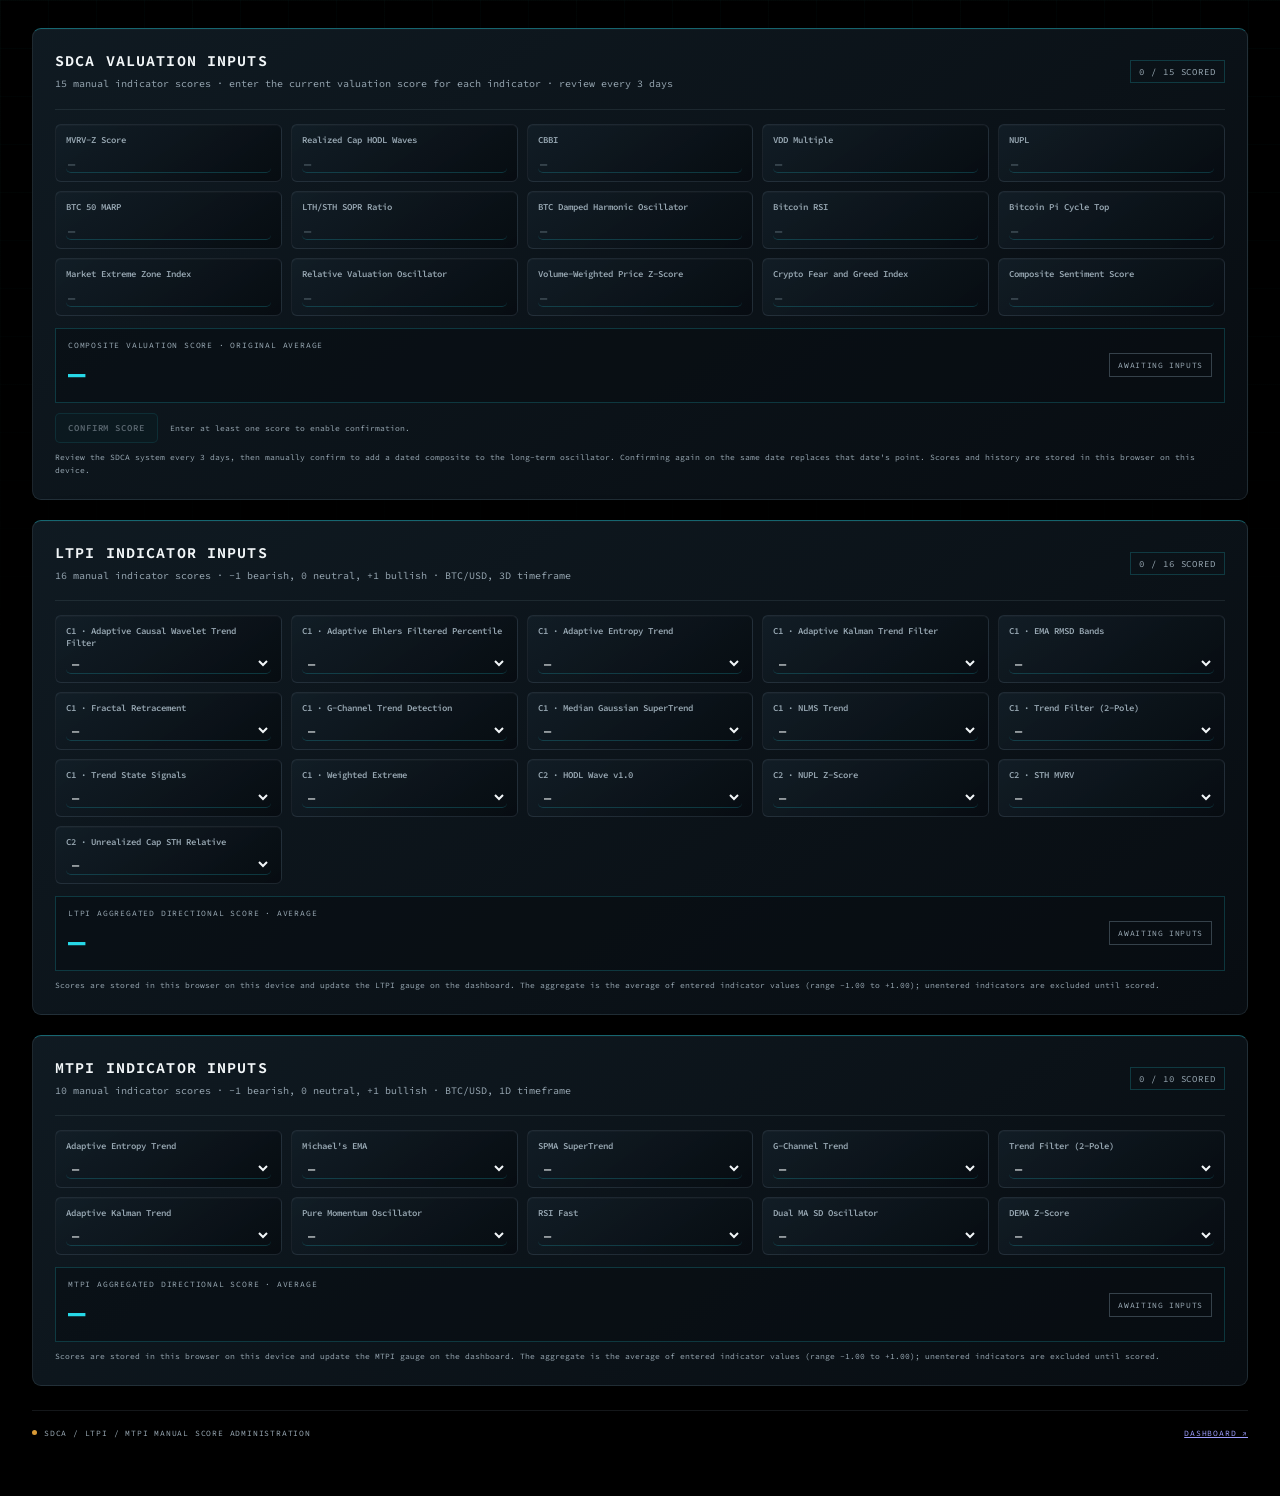
==== sdca-admin.html @ 6f2f0775 "Align admin valuation and MTPI labels with gauges" ====
<!doctype html>
<html lang="en">
<head>
  <meta charset="utf-8">
  <meta name="viewport" content="width=device-width, initial-scale=1">
  <meta name="theme-color" content="#080D12">
  <title>JayyTrader · System Admin</title>
  <meta name="description" content="Transparent Bitcoin valuation research. Probabilities are the currency of the markets. No noise. Just signal.">
  <link rel="preconnect" href="https://fonts.googleapis.com">
  <link rel="preconnect" href="https://fonts.gstatic.com" crossorigin>
  <link href="https://fonts.googleapis.com/css2?family=Source+Code+Pro:wght@400;500;600;700&display=swap" rel="stylesheet">
  <link rel="stylesheet" href="styles/tokens.css">
  <style>
    * { box-sizing: border-box; }
    body {
      min-width: 320px;
      min-height: 100vh;
      margin: 0;
      display: grid;
      place-items: center;
      overflow-x: hidden;
      color: var(--text);
      background:
        radial-gradient(ellipse at 50% 42%, color-mix(in srgb, var(--cyan) 4%, transparent), transparent 58%),
        var(--bg);
      font-family: var(--font-ui);
    }
    body::before {
      position: fixed;
      inset: 0;
      z-index: 0;
      background-image:
        linear-gradient(color-mix(in srgb, var(--cyan) 2.5%, transparent) 1px, transparent 1px),
        linear-gradient(90deg, color-mix(in srgb, var(--cyan) 2.5%, transparent) 1px, transparent 1px),
        linear-gradient(color-mix(in srgb, var(--amber) .8%, transparent) 1px, transparent 1px),
        linear-gradient(90deg, color-mix(in srgb, var(--amber) .8%, transparent) 1px, transparent 1px);
      background-size: 48px 48px, 48px 48px, 192px 192px, 192px 192px;
      content: "";
      pointer-events: none;
      mask-image: linear-gradient(to bottom, #000, transparent 90%);
    }
    #cursor-glow {
      position: fixed;
      z-index: 0;
      top: 0;
      left: 0;
      width: 520px;
      height: 520px;
      border-radius: 50%;
      background: radial-gradient(circle,
        color-mix(in srgb, var(--cyan) 6.5%, transparent) 0%,
        color-mix(in srgb, var(--cyan) 3.5%, transparent) 32%,
        color-mix(in srgb, var(--cyan) 1.2%, transparent) 55%,
        transparent 72%);
      opacity: 0;
      pointer-events: none;
      transform: translate(-50%, -50%);
      transition: opacity .35s ease;
      will-change: left, top;
    }
    @media (hover: hover) and (pointer: fine) {
      body:hover #cursor-glow { opacity: 1; }
    }
    .landing {
      position: relative;
      z-index: 1;
      width: min(100% - 64px, 1480px);
      margin: 0 auto;
      padding: 118px 0 48px;
    }
    .dashboard-grid {
      display: grid;
      grid-template-columns: minmax(0, 1fr) minmax(240px, 300px);
      align-items: stretch;
      gap: 32px;
    }
    .research-column {
      position: relative;
      display: flex;
      flex-direction: column;
      min-width: 0;
      min-height: 0;
      text-align: left;
    }
    .oscillator-panel {
      display: flex;
      flex: 1 1 auto;
      flex-direction: column;
      width: 100%;
      min-width: 0;
      min-height: 0;
      margin: 0;
      padding: 22px 24px 18px;
      border: var(--border-hairline);
      border-top: 1px solid color-mix(in srgb, var(--cyan) 55%, transparent);
      background: linear-gradient(145deg, var(--panel2), var(--panel));
      box-shadow: 0 14px 42px rgba(0, 0, 0, .22);
    }
    .panel-heading {
      display: flex;
      align-items: center;
      justify-content: space-between;
      gap: 16px;
      margin-bottom: 14px;
      padding-bottom: 12px;
      border-bottom: 1px solid color-mix(in srgb, var(--line) 70%, transparent);
    }
    .panel-title {
      margin: 0;
      color: var(--text);
      font-size: 14px;
      font-weight: 650;
      letter-spacing: .09em;
      text-transform: uppercase;
    }
    .panel-subtitle {
      margin: 5px 0 0;
      color: var(--muted);
      font-size: 9px;
      letter-spacing: .035em;
      line-height: 1.5;
    }
    .empty-state {
      flex: 0 0 auto;
      padding: 5px 8px;
      border: 1px solid var(--line);
      color: var(--muted);
      font-size: 9px;
      letter-spacing: .1em;
      white-space: nowrap;
    }
    .oscillator-plot {
      display: block;
      width: 100%;
      flex: 1 1 auto;
      min-height: 320px;
      height: 100%;
      overflow: visible;
    }
    .oscillator-grid { stroke: var(--line); stroke-width: 1; opacity: .68; }
    .oscillator-grid.zero { stroke: color-mix(in srgb, var(--cyan) 64%, transparent); stroke-width: 1.6; opacity: 1; }
    .oscillator-label {
      fill: var(--muted);
      font-family: var(--font-ui);
      font-size: 12px;
    }
    .oscillator-label.extreme { fill: var(--amber); }
    .oscillator-caption {
      display: flex;
      justify-content: space-between;
      gap: 16px;
      margin-top: 10px;
      padding-top: 10px;
      border-top: 1px solid color-mix(in srgb, var(--line) 60%, transparent);
      color: var(--muted);
      font-size: 9px;
      letter-spacing: .025em;
      line-height: 1.6;
    }
    .quote-rail {
      display: flex;
      flex-direction: column;
      gap: 16px;
      min-width: 0;
      align-self: stretch;
    }
    .quote-rail .quote {
      width: 100%;
      margin: 0;
      padding: 17px 16px 15px;
      border-top-color: color-mix(in srgb, var(--amber) 42%, transparent);
      box-shadow: inset 0 1px 0 color-mix(in srgb, var(--amber) 5%, transparent), 0 12px 32px rgba(0, 0, 0, .18);
    }
    .quote-rail .quote:hover {
      border-top-color: color-mix(in srgb, var(--cyan) 55%, transparent);
    }
    .quote-rail .quote-primary {
      align-items: flex-start;
      flex-direction: column;
      gap: 9px;
    }
    .quote-rail .live-quote-status { max-width: none; text-align: left; }
    .quote-rail .price { font-size: clamp(21px, 2.1vw, 27px); }
    .quote-rail .quote-details { align-items: flex-start; flex-wrap: wrap; }
    .asset-symbol {
      display: inline-block;
      margin-right: 8px;
      color: var(--cyan);
      font-size: 9px;
      letter-spacing: .12em;
    }
    .quote[data-asset="ETH"] .asset-symbol { color: var(--amber-soft); }
    .quote[data-asset="SOL"] .asset-symbol { color: var(--cyan-soft); }
    h1 {
      position: absolute;
      top: 24px;
      left: 32px;
      z-index: 2;
      margin: 0;
      font-size: clamp(10.5px, 2.25vw, 19px);
      font-weight: 750;
      letter-spacing: -.065em;
      line-height: 1;
    }
    h1 span {
      color: var(--cyan);
      text-shadow: var(--glow-cyan-soft);
    }
    .cursor {
      display: inline-block;
      width: 3px;
      height: .82em;
      margin-left: 8px;
      background: var(--cyan);
      vertical-align: middle;
      transform: translateY(-.04em);
      animation: blink 1.06s step-end infinite;
    }
    @keyframes blink { 0%, 49.9% { opacity: 1; } 50%, 100% { opacity: 0; } }
    .tagline {
      margin: 22px 0 0;
      color: var(--muted);
      font-size: clamp(13px, 2vw, 16px);
      line-height: 1.7;
    }
    .trend-instruments { display: grid; grid-template-columns: repeat(2, minmax(0, 1fr)); gap: 24px; margin-bottom: 24px; }
    .trend-instrument {
      position: relative;
      min-width: 0;
      padding: 18px 20px 14px;
      overflow: hidden;
      border: 1px solid color-mix(in srgb, var(--line) 85%, transparent);
      border-top: 1px solid color-mix(in srgb, var(--cyan) 68%, transparent);
      background:
        linear-gradient(135deg, color-mix(in srgb, var(--cyan) 3.5%, transparent), transparent 46%),
        linear-gradient(145deg, var(--panel2), var(--panel));
      box-shadow: inset 0 1px 0 rgba(255,255,255,.025), 0 14px 34px rgba(0, 0, 0, .2);
    }
    .trend-instrument::before {
      position: absolute; top: 0; left: 20px; width: 42px; height: 2px;
      background: var(--cyan); box-shadow: 0 0 12px color-mix(in srgb, var(--cyan) 35%, transparent);
      content: "";
    }
    .trend-instrument::after {
      position: absolute; right: 0; bottom: 0; width: 34px; height: 34px;
      border-right: 1px solid color-mix(in srgb, var(--cyan) 38%, transparent);
      border-bottom: 1px solid color-mix(in srgb, var(--cyan) 38%, transparent);
      content: "";
    }
    .trend-instrument[data-horizon="medium"] {
      border-top-color: color-mix(in srgb, var(--amber) 72%, transparent);
      background:
        linear-gradient(135deg, color-mix(in srgb, var(--amber) 3.5%, transparent), transparent 46%),
        linear-gradient(145deg, var(--panel2), var(--panel));
    }
    .trend-instrument[data-horizon="medium"]::before { background: var(--amber); box-shadow: 0 0 12px color-mix(in srgb, var(--amber) 35%, transparent); }
    .trend-instrument[data-horizon="medium"]::after { border-color: color-mix(in srgb, var(--amber) 38%, transparent); }
    .trend-instrument-heading { display: flex; align-items: flex-start; justify-content: space-between; gap: 12px; }
    .trend-instrument-title { margin: 0; color: var(--text); font-size: 11px; font-weight: 650; letter-spacing: .12em; text-transform: uppercase; }
    .trend-instrument-code { margin-top: 5px; color: var(--muted); font-size: 8px; letter-spacing: .16em; }
    .trend-instrument-state { padding: 4px 6px; border: 1px solid var(--line); background: color-mix(in srgb, var(--bg) 65%, transparent); color: var(--muted); font-size: 8px; letter-spacing: .1em; white-space: nowrap; }
    .trend-gauge { display: block; width: 100%; height: auto; max-height: 205px; margin: 5px auto 0; overflow: visible; }
    .trend-gauge-track { fill: none; stroke: #202c35; stroke-width: 14; }
    .trend-gauge-edge { fill: none; stroke: #52616b; stroke-width: 1; opacity: .72; }
    .trend-gauge-accent { fill: none; stroke: var(--cyan); stroke-width: 2; stroke-linecap: square; stroke-dasharray: 22 7 3 7 22 7 3 7 22 7 3 7; opacity: .95; }
    .trend-instrument[data-horizon="medium"] .trend-gauge-accent { stroke: var(--amber); }
    .trend-gauge-inner { fill: none; stroke: #293943; stroke-width: 1; stroke-dasharray: 1 5; }
    .trend-gauge-tick { stroke: #62717b; stroke-width: 1; }
    .trend-gauge-tick.major { stroke: #b4c0c7; stroke-width: 1.6; }
    .trend-gauge-scale { fill: var(--muted); font-family: var(--font-ui); font-size: 10px; letter-spacing: .04em; }
    .trend-gauge-center { fill: var(--text); font-family: var(--font-ui); font-size: 26px; font-weight: 600; letter-spacing: .04em; }
    .trend-gauge-placeholder { fill: var(--cyan); font-family: var(--font-ui); font-size: 9px; font-weight: 600; letter-spacing: .16em; }
    .trend-instrument[data-horizon="medium"] .trend-gauge-placeholder { fill: var(--amber); }
    .trend-gauge-caption { display: flex; justify-content: space-between; gap: 8px; padding-top: 10px; border-top: 1px solid var(--line); color: var(--muted); font-size: 8px; letter-spacing: .1em; text-transform: uppercase; }
    .oscillator-panel {
      display: flex;
      flex: 1 1 auto;
      flex-direction: column;
      width: 100%;
      min-width: 0;
      min-height: 0;
      margin: 0;
      padding: 22px 24px 18px;
      border: var(--border-hairline);
      border-top: 1px solid color-mix(in srgb, var(--cyan) 55%, transparent);
      background: linear-gradient(145deg, var(--panel2), var(--panel));
      box-shadow: 0 14px 42px rgba(0, 0, 0, .22);
    }
    .panel-heading {
      display: flex;
      align-items: flex-start;
      justify-content: space-between;
      gap: 16px;
      margin-bottom: 18px;
    }
    .panel-title {
      margin: 0;
      color: var(--text);
      font-size: 15px;
      font-weight: 600;
      letter-spacing: .06em;
      text-transform: uppercase;
    }
    .panel-subtitle {
      margin: 6px 0 0;
      color: var(--muted);
      font-size: 10px;
      line-height: 1.6;
    }
    .empty-state {
      flex: 0 0 auto;
      padding: 5px 8px;
      border: 1px solid var(--line);
      color: var(--muted);
      font-size: 9px;
      letter-spacing: .1em;
      white-space: nowrap;
    }
    .oscillator-plot {
      display: block;
      width: 100%;
      flex: 1 1 auto;
      min-height: 320px;
      height: 100%;
      overflow: visible;
    }
    .oscillator-grid { stroke: var(--line); stroke-width: 1; }
    .oscillator-grid.zero { stroke: color-mix(in srgb, var(--cyan) 48%, transparent); stroke-width: 1.4; }
    .oscillator-label {
      fill: var(--muted);
      font-family: var(--font-ui);
      font-size: 12px;
    }
    .oscillator-label.extreme { fill: var(--amber); }
    .oscillator-caption {
      display: flex;
      justify-content: space-between;
      gap: 16px;
      margin-top: 6px;
      color: var(--muted);
      font-size: 9px;
      line-height: 1.6;
    }
    .quote-rail {
      display: flex;
      flex-direction: column;
      gap: 16px;
      min-width: 0;
      align-self: stretch;
    }
    .quote-rail .quote {
      width: 100%;
      margin: 0;
      padding: 16px;
    }
    .quote-rail .quote-primary {
      align-items: flex-start;
      flex-direction: column;
      gap: 9px;
    }
    .quote-rail .live-quote-status { max-width: none; text-align: left; }
    .quote-rail .price { font-size: clamp(21px, 2.1vw, 27px); }
    .quote-rail .quote-details { align-items: flex-start; flex-wrap: wrap; }
    .asset-symbol {
      display: inline-block;
      margin-right: 8px;
      color: var(--cyan);
      font-size: 9px;
      letter-spacing: .12em;
    }
    .quote[data-asset="ETH"] .asset-symbol { color: var(--amber-soft); }
    .quote[data-asset="SOL"] .asset-symbol { color: var(--cyan-soft); }
    .motto {
      margin: 9px 0 0;
      color: var(--cyan-soft);
      font-size: 10px;
      letter-spacing: .035em;
      line-height: 1.6;
    }
    .motto-banner {
      margin: 0 0 6px;
      color: var(--cyan-soft);
      font-size: 11px;
      letter-spacing: .045em;
      line-height: 1.7;
      text-align: center;
      text-wrap: balance;
    }
    .tagline-banner {
      margin: 0 0 22px;
      color: var(--muted);
      font-size: 12px;
      letter-spacing: .015em;
      line-height: 1.6;
      text-align: center;
      text-wrap: balance;
    }
    .system-footer {
      display: flex;
      justify-content: space-between;
      gap: 16px;
      margin-top: 18px;
      padding-top: 10px;
      border-top: 1px solid color-mix(in srgb, var(--line) 65%, transparent);
      color: var(--muted);
      font-size: 8px;
      letter-spacing: .1em;
      line-height: 1.6;
      text-transform: uppercase;
    }
    .system-footer span:last-child { text-align: right; }
    .system-footer .status-dot {
      display: inline-block;
      width: 5px;
      height: 5px;
      margin: 0 7px 1px 0;
      border-radius: 50%;
      background: var(--amber);
    }
    .quote {
      width: min(100%, 390px);
      margin: 38px auto 0;
      padding: 16px 18px;
      border: var(--border-hairline);
      border-top: 1px solid color-mix(in srgb, var(--amber) 58%, transparent);
      box-shadow: inset 0 1px 0 color-mix(in srgb, var(--amber) 8%, transparent), 0 14px 42px rgba(0, 0, 0, .22);
      background: linear-gradient(145deg, var(--panel2), var(--panel));
      text-align: left;
    }
    .quote-primary {
      display: flex;
      align-items: center;
      justify-content: space-between;
      gap: 16px;
    }
    .quote-label {
      padding-left: 7px;
      border-left: 1px solid var(--amber);
      color: var(--muted);
      font-size: 8px;
      letter-spacing: .18em;
      line-height: 1.5;
    }
    .price {
      display: block;
      margin-top: 5px;
      color: var(--text);
      font-size: clamp(22px, 5vw, 27px);
      font-variant-numeric: tabular-nums;
      font-weight: 650;
      letter-spacing: -.03em;
    }
    .live-quote-status {
      max-width: 185px;
      color: var(--muted);
      font-size: 9px;
      line-height: 1.5;
      text-align: right;
    }
    .live-quote-status[data-status="live"] { color: var(--cyan); }
    .live-quote-status[data-status="stale"],
    .live-quote-status[data-status="error"] { color: var(--amber); }
    .quote-details {
      display: flex;
      justify-content: space-between;
      gap: 10px;
      margin-top: 12px;
      padding-top: 10px;
      border-top: 1px solid var(--line);
      color: var(--muted);
      font-size: 8px;
      line-height: 1.5;
    }
    .quote-details a {
      color: var(--muted);
      text-decoration: none;
      text-underline-offset: 3px;
    }
    .quote-details a:hover,
    .quote-details a:focus-visible { color: var(--cyan); text-decoration: underline; }
    .quote-details a:focus-visible { outline: 1px solid var(--cyan); outline-offset: 3px; }


    .admin-shell { position:relative; z-index:1; display:grid; grid-template-rows:auto 1fr; width:100%; min-height:100vh; padding:32px; }
    .admin-back { display:none !important; }
    body > h1 { display:none; }
    @media (max-width:600px) { .admin-shell { padding:24px 16px; } }
    .sdca-panel {
      margin-top:24px; padding:20px; border:1px solid var(--line);
      border-top:1px solid color-mix(in srgb,var(--cyan) 55%,transparent);
      background:linear-gradient(145deg,var(--panel2),var(--panel)); box-shadow:0 14px 42px rgba(0,0,0,.18);
    }
    .sdca-heading { display:flex; align-items:flex-start; justify-content:space-between; gap:16px; margin-bottom:14px; }
    .sdca-title { margin:0; color:var(--text); font-size:14px; font-weight:650; letter-spacing:.09em; text-transform:uppercase; }
    .sdca-subtitle { margin:5px 0 0; color:var(--muted); font-size:9px; line-height:1.6; }
    .sdca-grid { display:grid; grid-template-columns:repeat(5,minmax(0,1fr)); gap:7px; }
    .sdca-card {
      display:flex; min-width:0; min-height:52px; flex-direction:column; justify-content:space-between; gap:4px;
      padding:6px 7px 5px; border:1px solid #29343c; border-radius:2px;
      background:linear-gradient(145deg,rgba(29,43,53,.72),rgba(8,13,18,.92));
      box-shadow:inset 0 1px 0 rgba(255,255,255,.018); transition:border-color .15s ease,box-shadow .15s ease;
    }
    .sdca-card[data-sign="positive"] { border-color:color-mix(in srgb,var(--cyan) 85%,transparent); box-shadow:inset 0 0 10px color-mix(in srgb,var(--cyan) 8%,transparent),0 0 7px color-mix(in srgb,var(--cyan) 16%,transparent); }
    .sdca-card[data-sign="negative"] { border-color:color-mix(in srgb,var(--amber) 88%,transparent); box-shadow:inset 0 0 10px color-mix(in srgb,var(--amber) 7%,transparent),0 0 7px color-mix(in srgb,var(--amber) 15%,transparent); }
    .sdca-card[data-sign="zero"] { border-color:#35414a; box-shadow:inset 0 0 8px rgba(150,165,175,.035); }
    .sdca-indicator-name { color:var(--muted); font-size:9px; font-weight:600; line-height:1.3; overflow-wrap:anywhere; }
    .sdca-score-input {
      display:block; width:100%; min-width:0; padding:2px 2px 1px; border:0; border-bottom:1px solid var(--line);
      border-radius:0; outline:none; background:transparent; color:var(--text); font:600 12px/1.15 var(--font-ui);
      font-variant-numeric:tabular-nums; caret-color:var(--cyan);
    }
    .sdca-score-input::placeholder { color:#52616b; opacity:1; }
    .sdca-score-input:focus-visible { border-bottom-color:var(--cyan); box-shadow:0 2px 0 color-mix(in srgb,var(--cyan) 25%,transparent); }
    .sdca-summary { display:grid; grid-template-columns:minmax(0,1fr) auto; align-items:center; gap:12px; margin-top:12px; padding:11px 12px; border:1px solid var(--line); background:rgba(8,13,18,.58); }
    .sdca-summary-label { color:var(--muted); font-size:8px; letter-spacing:.1em; text-transform:uppercase; }
    .sdca-composite { display:block; margin-top:4px; color:var(--cyan); font-size:clamp(21px,2.5vw,29px); font-weight:700; letter-spacing:-.04em; font-variant-numeric:tabular-nums; }
    .sdca-classification { padding:6px 8px; border:1px solid #35414a; color:var(--muted); font-size:8px; letter-spacing:.08em; text-align:center; white-space:nowrap; }
    .sdca-classification[data-class="positive"] { border-color:var(--cyan); color:var(--cyan); box-shadow:0 0 8px color-mix(in srgb,var(--cyan) 13%,transparent); }
    .sdca-classification[data-class="negative"] { border-color:var(--amber); color:var(--amber); box-shadow:0 0 8px color-mix(in srgb,var(--amber) 13%,transparent); }
    .sdca-confirm-row { display:flex; align-items:center; gap:12px; flex-wrap:wrap; margin-top:10px; }
    .sdca-confirm-button {
      padding:9px 12px; border:1px solid var(--cyan); background:color-mix(in srgb,var(--cyan) 8%,var(--bg));
      color:var(--cyan); font:600 9px/1.2 var(--font-ui); letter-spacing:.1em; text-transform:uppercase; cursor:pointer;
      transition:background .15s ease,box-shadow .15s ease,opacity .15s ease;
    }
    .sdca-confirm-button:hover:not(:disabled),.sdca-confirm-button:focus-visible { background:color-mix(in srgb,var(--cyan) 15%,var(--bg)); box-shadow:0 0 12px color-mix(in srgb,var(--cyan) 20%,transparent); outline:none; }
    .sdca-confirm-button:disabled { border-color:var(--line); color:var(--muted); cursor:not-allowed; opacity:.55; }
    .sdca-confirm-status { color:var(--muted); font-size:8px; line-height:1.5; }
    .sdca-note { margin:8px 0 0; color:var(--muted); font-size:8px; line-height:1.6; }
    .oscillator-history-path { fill:none; stroke:var(--cyan); stroke-width:2.5; stroke-linejoin:round; stroke-linecap:round; filter:drop-shadow(0 0 4px color-mix(in srgb,var(--cyan) 45%,transparent)); }
    .oscillator-history-point { fill:var(--bg); stroke:var(--cyan); stroke-width:2.5; }
    .oscillator-date-label { fill:var(--muted); font-family:var(--font-ui); font-size:10px; }
    @media (max-width:900px) { .sdca-grid { grid-template-columns:repeat(5,minmax(0,1fr)); gap:6px; } }
    @media (max-width:600px) {
      .sdca-panel { padding:14px 12px; }
      .sdca-grid { grid-template-columns:repeat(3,minmax(0,1fr)); gap:6px; }
      .sdca-card { min-height:49px; padding:5px; }
      .sdca-indicator-name { font-size:8px; }
      .sdca-score-input { font-size:11px; }
      .sdca-summary { grid-template-columns:minmax(0,1fr); gap:8px; }
      .sdca-classification { justify-self:start; }
      .sdca-heading { flex-direction:column; gap:7px; }
      .sdca-confirm-row { align-items:flex-start; flex-direction:column; gap:7px; }
    }

    @media (max-width: 900px) {
      .landing { width: min(100% - 40px, 720px); padding-top: 108px; }
      .trend-instruments { gap: 16px; }
      .dashboard-grid { grid-template-columns: minmax(0, 1fr); gap: 24px; }
      .research-column { display: block; }
      .oscillator-panel { margin-top: 22px; min-height: 0; }
      .mvrv-score-row { margin-top:14px; }
      .quote-rail { display: grid; grid-template-columns: repeat(3, minmax(0, 1fr)); align-items: stretch; }
      .quote-rail .quote { padding: 12px; }
      .quote-rail .price { font-size: clamp(16px, 2.8vw, 23px); }
      .quote-rail .quote-details { font-size: 7px; }
      .oscillator-plot { min-height: 280px; }
    }
    @media (max-width: 600px) {
      h1 { top: 16px; left: 16px; font-size: clamp(10.5px, 3vw, 14px); }
      .landing { width: min(100% - 32px, 720px); padding-top: 92px; }
      .trend-instruments { grid-template-columns: minmax(0, 1fr); gap: 14px; }
      .trend-instrument { padding: 16px 14px 12px; }
      .quote-rail { grid-template-columns: minmax(0, 1fr); }
      .quote-rail .quote { padding: 14px; }
      .quote-rail .price { font-size: 24px; }
      .oscillator-panel { padding: 16px 12px 14px; margin-top: 22px; }
      .panel-heading { flex-direction: column; gap: 10px; }
      .oscillator-plot { min-height: 240px; }
      .oscillator-caption { flex-direction: column; gap: 3px; }
      .system-footer { flex-direction: column; gap: 5px; }
      .system-footer span:last-child { text-align: left; }
    }
    @media (prefers-reduced-motion: reduce) {
      *, *::before, *::after { animation-duration: .01ms !important; transition-duration: .01ms !important; }
      .cursor { animation: none; }
    }
  
    /* Refined admin layout — direct access to scoring panels */
    body { display:block; background:#000000; }
    .admin-shell { width:min(calc(100% - 64px),1480px); min-height:auto; margin:0 auto; padding:28px 0 56px; grid-template-rows:auto; gap:20px; }
    .admin-shell .sdca-panel { margin-top:0; padding:22px; border-radius:9px; border-color:rgba(142,166,180,.16); border-top-color:rgba(39,217,232,.42); background:linear-gradient(145deg,rgba(16,27,35,.96),rgba(8,13,18,.98)); box-shadow:0 14px 38px rgba(0,0,0,.22),inset 0 1px 0 rgba(255,255,255,.025); }
    .admin-shell .sdca-heading { align-items:center; padding-bottom:16px; border-bottom:1px solid rgba(142,166,180,.13); }
    .admin-shell .sdca-title { font-size:15px; letter-spacing:.075em; }
    .admin-shell .sdca-subtitle { max-width:680px; font-size:10px; line-height:1.75; }
    .admin-shell .sdca-grid { gap:9px; }
    .admin-shell .sdca-card { min-height:58px; padding:9px 10px 8px; border-radius:6px; border-color:rgba(142,166,180,.14); background:linear-gradient(145deg,rgba(19,31,40,.86),rgba(7,12,17,.96)); box-shadow:inset 0 1px 0 rgba(255,255,255,.025); }
    .admin-shell .sdca-card:focus-within { border-color:rgba(39,217,232,.58); box-shadow:0 0 0 2px rgba(39,217,232,.08),inset 0 1px 0 rgba(255,255,255,.025); }
    .admin-shell input,.admin-shell select,.admin-shell button { border-radius:5px; }
    .admin-shell .system-footer { margin-top:4px; padding-top:16px; border-top-color:rgba(142,166,180,.14); }
    @media(max-width:900px){.admin-shell{width:min(calc(100% - 40px),1480px)}}
    @media(max-width:600px){.admin-shell{width:calc(100% - 28px);padding:14px 0 36px;gap:14px}.admin-shell .sdca-panel{padding:14px 12px}.admin-shell .sdca-heading{align-items:flex-start;flex-direction:column;gap:10px}.admin-shell .sdca-grid{gap:7px}.admin-shell .sdca-card{padding:8px}}
    @media(prefers-reduced-motion:reduce){*{transition-duration:.01ms!important}}

  </style>
</head>
<body><div id="cursor-glow" aria-hidden="true"></div>
  <main class="admin-shell">
    <section class="sdca-panel" id="admin-controls" aria-labelledby="sdca-title">
      <header class="sdca-heading">
        <div><h2 class="sdca-title" id="sdca-title">SDCA Valuation Inputs</h2><p class="sdca-subtitle">15 manual indicator scores · enter the current valuation score for each indicator · review every 3 days</p></div>
        <span class="empty-state" id="sdca-count" aria-live="polite">0 / 15 SCORED</span>
      </header>
      <div class="sdca-grid" id="sdca-grid">
        <label class="sdca-card" data-sign="empty" data-indicator="1">
          <span class="sdca-indicator-name">MVRV-Z Score</span>
          <input class="sdca-score-input" type="number" step="any" inputmode="decimal" placeholder="—" aria-label="MVRV-Z Score valuation score" data-key="1">
        </label>
        <label class="sdca-card" data-sign="empty" data-indicator="2">
          <span class="sdca-indicator-name">Realized Cap HODL Waves</span>
          <input class="sdca-score-input" type="number" step="any" inputmode="decimal" placeholder="—" aria-label="Realized Cap HODL Waves valuation score" data-key="2">
        </label>
        <label class="sdca-card" data-sign="empty" data-indicator="3">
          <span class="sdca-indicator-name">CBBI</span>
          <input class="sdca-score-input" type="number" step="any" inputmode="decimal" placeholder="—" aria-label="CBBI valuation score" data-key="3">
        </label>
        <label class="sdca-card" data-sign="empty" data-indicator="4">
          <span class="sdca-indicator-name">VDD Multiple</span>
          <input class="sdca-score-input" type="number" step="any" inputmode="decimal" placeholder="—" aria-label="VDD Multiple valuation score" data-key="4">
        </label>
        <label class="sdca-card" data-sign="empty" data-indicator="5">
          <span class="sdca-indicator-name">NUPL</span>
          <input class="sdca-score-input" type="number" step="any" inputmode="decimal" placeholder="—" aria-label="NUPL valuation score" data-key="5">
        </label>
        <label class="sdca-card" data-sign="empty" data-indicator="6">
          <span class="sdca-indicator-name">BTC 50 MARP</span>
          <input class="sdca-score-input" type="number" step="any" inputmode="decimal" placeholder="—" aria-label="BTC 50 MARP valuation score" data-key="6">
        </label>
        <label class="sdca-card" data-sign="empty" data-indicator="7">
          <span class="sdca-indicator-name">LTH/STH SOPR Ratio</span>
          <input class="sdca-score-input" type="number" step="any" inputmode="decimal" placeholder="—" aria-label="LTH/STH SOPR Ratio valuation score" data-key="7">
        </label>
        <label class="sdca-card" data-sign="empty" data-indicator="8">
          <span class="sdca-indicator-name">BTC Damped Harmonic Oscillator</span>
          <input class="sdca-score-input" type="number" step="any" inputmode="decimal" placeholder="—" aria-label="BTC Damped Harmonic Oscillator valuation score" data-key="8">
        </label>
        <label class="sdca-card" data-sign="empty" data-indicator="9">
          <span class="sdca-indicator-name">Bitcoin RSI</span>
          <input class="sdca-score-input" type="number" step="any" inputmode="decimal" placeholder="—" aria-label="Bitcoin RSI valuation score" data-key="9">
        </label>
        <label class="sdca-card" data-sign="empty" data-indicator="10">
          <span class="sdca-indicator-name">Bitcoin Pi Cycle Top</span>
          <input class="sdca-score-input" type="number" step="any" inputmode="decimal" placeholder="—" aria-label="Bitcoin Pi Cycle Top valuation score" data-key="10">
        </label>
        <label class="sdca-card" data-sign="empty" data-indicator="11">
          <span class="sdca-indicator-name">Market Extreme Zone Index</span>
          <input class="sdca-score-input" type="number" step="any" inputmode="decimal" placeholder="—" aria-label="Market Extreme Zone Index valuation score" data-key="11">
        </label>
        <label class="sdca-card" data-sign="empty" data-indicator="12">
          <span class="sdca-indicator-name">Relative Valuation Oscillator</span>
          <input class="sdca-score-input" type="number" step="any" inputmode="decimal" placeholder="—" aria-label="Relative Valuation Oscillator valuation score" data-key="12">
        </label>
        <label class="sdca-card" data-sign="empty" data-indicator="13">
          <span class="sdca-indicator-name">Volume-Weighted Price Z-Score</span>
          <input class="sdca-score-input" type="number" step="any" inputmode="decimal" placeholder="—" aria-label="Volume-Weighted Price Z-Score valuation score" data-key="13">
        </label>
        <label class="sdca-card" data-sign="empty" data-indicator="14">
          <span class="sdca-indicator-name">Crypto Fear and Greed Index</span>
          <input class="sdca-score-input" type="number" step="any" inputmode="decimal" placeholder="—" aria-label="Crypto Fear and Greed Index valuation score" data-key="14">
        </label>
        <label class="sdca-card" data-sign="empty" data-indicator="15">
          <span class="sdca-indicator-name">Composite Sentiment Score</span>
          <input class="sdca-score-input" type="number" step="any" inputmode="decimal" placeholder="—" aria-label="Composite Sentiment Score valuation score" data-key="15">
        </label>
      </div>
      <div class="sdca-summary" aria-live="polite">
        <div><div class="sdca-summary-label">Composite Valuation Score · Original Average</div><strong class="sdca-composite" id="sdca-composite">—</strong></div>
        <div class="sdca-classification" id="sdca-classification" data-class="neutral">AWAITING INPUTS</div>
      </div>
      <div class="sdca-confirm-row">
        <button class="sdca-confirm-button" id="sdca-confirm-button" type="button" disabled>Confirm Score</button>
        <span class="sdca-confirm-status" id="sdca-confirm-status" role="status" aria-live="polite">Enter at least one score to enable confirmation.</span>
      </div>
      <p class="sdca-note">Review the SDCA system every 3 days, then manually confirm to add a dated composite to the long-term oscillator. Confirming again on the same date replaces that date's point. Scores and history are stored in this browser on this device.</p></section>
    <section class="sdca-panel" id="ltpi-admin-controls" aria-labelledby="ltpi-admin-title">
      <header class="sdca-heading">
        <div><h2 class="sdca-title" id="ltpi-admin-title">LTPI Indicator Inputs</h2><p class="sdca-subtitle">16 manual indicator scores · −1 bearish, 0 neutral, +1 bullish · BTC/USD, 3D timeframe</p></div>
        <span class="empty-state" id="ltpi-admin-count" aria-live="polite">0 / 16 SCORED</span>
      </header>
      <div class="sdca-grid ltpi-admin-grid" id="ltpi-admin-grid">
        <label class="sdca-card" data-sign="empty" data-indicator="ltpi-1">
          <span class="sdca-indicator-name">C1 · Adaptive Causal Wavelet Trend Filter</span>
          <select class="sdca-score-input ltpi-score-input" data-key="1" aria-label="C1 Adaptive Causal Wavelet Trend Filter LTPI score">
            <option value="">—</option><option value="-1">−1</option><option value="0">0</option><option value="1">+1</option>
          </select>
        </label>
        <label class="sdca-card" data-sign="empty" data-indicator="ltpi-2">
          <span class="sdca-indicator-name">C1 · Adaptive Ehlers Filtered Percentile</span>
          <select class="sdca-score-input ltpi-score-input" data-key="2" aria-label="C1 Adaptive Ehlers Filtered Percentile LTPI score">
            <option value="">—</option><option value="-1">−1</option><option value="0">0</option><option value="1">+1</option>
          </select>
        </label>
        <label class="sdca-card" data-sign="empty" data-indicator="ltpi-3">
          <span class="sdca-indicator-name">C1 · Adaptive Entropy Trend</span>
          <select class="sdca-score-input ltpi-score-input" data-key="3" aria-label="C1 Adaptive Entropy Trend LTPI score">
            <option value="">—</option><option value="-1">−1</option><option value="0">0</option><option value="1">+1</option>
          </select>
        </label>
        <label class="sdca-card" data-sign="empty" data-indicator="ltpi-4">
          <span class="sdca-indicator-name">C1 · Adaptive Kalman Trend Filter</span>
          <select class="sdca-score-input ltpi-score-input" data-key="4" aria-label="C1 Adaptive Kalman Trend Filter LTPI score">
            <option value="">—</option><option value="-1">−1</option><option value="0">0</option><option value="1">+1</option>
          </select>
        </label>
        <label class="sdca-card" data-sign="empty" data-indicator="ltpi-5">
          <span class="sdca-indicator-name">C1 · EMA RMSD Bands</span>
          <select class="sdca-score-input ltpi-score-input" data-key="5" aria-label="C1 EMA RMSD Bands LTPI score">
            <option value="">—</option><option value="-1">−1</option><option value="0">0</option><option value="1">+1</option>
          </select>
        </label>
        <label class="sdca-card" data-sign="empty" data-indicator="ltpi-6">
          <span class="sdca-indicator-name">C1 · Fractal Retracement</span>
          <select class="sdca-score-input ltpi-score-input" data-key="6" aria-label="C1 Fractal Retracement LTPI score">
            <option value="">—</option><option value="-1">−1</option><option value="0">0</option><option value="1">+1</option>
          </select>
        </label>
        <label class="sdca-card" data-sign="empty" data-indicator="ltpi-7">
          <span class="sdca-indicator-name">C1 · G-Channel Trend Detection</span>
          <select class="sdca-score-input ltpi-score-input" data-key="7" aria-label="C1 G-Channel Trend Detection LTPI score">
            <option value="">—</option><option value="-1">−1</option><option value="0">0</option><option value="1">+1</option>
          </select>
        </label>
        <label class="sdca-card" data-sign="empty" data-indicator="ltpi-8">
          <span class="sdca-indicator-name">C1 · Median Gaussian SuperTrend</span>
          <select class="sdca-score-input ltpi-score-input" data-key="8" aria-label="C1 Median Gaussian SuperTrend LTPI score">
            <option value="">—</option><option value="-1">−1</option><option value="0">0</option><option value="1">+1</option>
          </select>
        </label>
        <label class="sdca-card" data-sign="empty" data-indicator="ltpi-9">
          <span class="sdca-indicator-name">C1 · NLMS Trend</span>
          <select class="sdca-score-input ltpi-score-input" data-key="9" aria-label="C1 NLMS Trend LTPI score">
            <option value="">—</option><option value="-1">−1</option><option value="0">0</option><option value="1">+1</option>
          </select>
        </label>
        <label class="sdca-card" data-sign="empty" data-indicator="ltpi-10">
          <span class="sdca-indicator-name">C1 · Trend Filter (2-Pole)</span>
          <select class="sdca-score-input ltpi-score-input" data-key="10" aria-label="C1 Trend Filter (2-Pole) LTPI score">
            <option value="">—</option><option value="-1">−1</option><option value="0">0</option><option value="1">+1</option>
          </select>
        </label>
        <label class="sdca-card" data-sign="empty" data-indicator="ltpi-11">
          <span class="sdca-indicator-name">C1 · Trend State Signals</span>
          <select class="sdca-score-input ltpi-score-input" data-key="11" aria-label="C1 Trend State Signals LTPI score">
            <option value="">—</option><option value="-1">−1</option><option value="0">0</option><option value="1">+1</option>
          </select>
        </label>
        <label class="sdca-card" data-sign="empty" data-indicator="ltpi-12">
          <span class="sdca-indicator-name">C1 · Weighted Extreme</span>
          <select class="sdca-score-input ltpi-score-input" data-key="12" aria-label="C1 Weighted Extreme LTPI score">
            <option value="">—</option><option value="-1">−1</option><option value="0">0</option><option value="1">+1</option>
          </select>
        </label>
        <label class="sdca-card" data-sign="empty" data-indicator="ltpi-13">
          <span class="sdca-indicator-name">C2 · HODL Wave v1.0</span>
          <select class="sdca-score-input ltpi-score-input" data-key="13" aria-label="C2 HODL Wave v1.0 LTPI score">
            <option value="">—</option><option value="-1">−1</option><option value="0">0</option><option value="1">+1</option>
          </select>
        </label>
        <label class="sdca-card" data-sign="empty" data-indicator="ltpi-14">
          <span class="sdca-indicator-name">C2 · NUPL Z-Score</span>
          <select class="sdca-score-input ltpi-score-input" data-key="14" aria-label="C2 NUPL Z-Score LTPI score">
            <option value="">—</option><option value="-1">−1</option><option value="0">0</option><option value="1">+1</option>
          </select>
        </label>
        <label class="sdca-card" data-sign="empty" data-indicator="ltpi-15">
          <span class="sdca-indicator-name">C2 · STH MVRV</span>
          <select class="sdca-score-input ltpi-score-input" data-key="15" aria-label="C2 STH MVRV LTPI score">
            <option value="">—</option><option value="-1">−1</option><option value="0">0</option><option value="1">+1</option>
          </select>
        </label>
        <label class="sdca-card" data-sign="empty" data-indicator="ltpi-16">
          <span class="sdca-indicator-name">C2 · Unrealized Cap STH Relative</span>
          <select class="sdca-score-input ltpi-score-input" data-key="16" aria-label="C2 Unrealized Cap STH Relative LTPI score">
            <option value="">—</option><option value="-1">−1</option><option value="0">0</option><option value="1">+1</option>
          </select>
        </label>
      </div>
      <div class="sdca-summary" aria-live="polite">
        <div><div class="sdca-summary-label">LTPI Aggregated Directional Score · Average</div><strong class="sdca-composite" id="ltpi-admin-total">—</strong></div>
        <div class="sdca-classification" id="ltpi-admin-classification" data-class="neutral">AWAITING INPUTS</div>
      </div>
      <p class="sdca-note">Scores are stored in this browser on this device and update the LTPI gauge on the dashboard. The aggregate is the average of entered indicator values (range −1.00 to +1.00); unentered indicators are excluded until scored.</p>
    </section>
    <section class="sdca-panel" id="mtpi-admin-controls" aria-labelledby="mtpi-admin-title">
      <header class="sdca-heading">
        <div><h2 class="sdca-title" id="mtpi-admin-title">MTPI Indicator Inputs</h2><p class="sdca-subtitle">10 manual indicator scores · −1 bearish, 0 neutral, +1 bullish · BTC/USD, 1D timeframe</p></div>
        <span class="empty-state" id="mtpi-admin-count" aria-live="polite">0 / 10 SCORED</span>
      </header>
      <div class="sdca-grid mtpi-admin-grid" id="mtpi-admin-grid">
        <label class="sdca-card" data-sign="empty" data-indicator="mtpi-1">
          <span class="sdca-indicator-name">Adaptive Entropy Trend</span>
          <select class="sdca-score-input mtpi-score-input" data-key="1" aria-label="Adaptive Entropy Trend MTPI score">
            <option value="">—</option><option value="-1">−1</option><option value="0">0</option><option value="1">+1</option>
          </select>
        </label>
        <label class="sdca-card" data-sign="empty" data-indicator="mtpi-2">
          <span class="sdca-indicator-name">Michael's EMA</span>
          <select class="sdca-score-input mtpi-score-input" data-key="2" aria-label="Michael's EMA MTPI score">
            <option value="">—</option><option value="-1">−1</option><option value="0">0</option><option value="1">+1</option>
          </select>
        </label>
        <label class="sdca-card" data-sign="empty" data-indicator="mtpi-3">
          <span class="sdca-indicator-name">SPMA SuperTrend</span>
          <select class="sdca-score-input mtpi-score-input" data-key="3" aria-label="SPMA SuperTrend MTPI score">
            <option value="">—</option><option value="-1">−1</option><option value="0">0</option><option value="1">+1</option>
          </select>
        </label>
        <label class="sdca-card" data-sign="empty" data-indicator="mtpi-4">
          <span class="sdca-indicator-name">G-Channel Trend</span>
          <select class="sdca-score-input mtpi-score-input" data-key="4" aria-label="G-Channel Trend MTPI score">
            <option value="">—</option><option value="-1">−1</option><option value="0">0</option><option value="1">+1</option>
          </select>
        </label>
        <label class="sdca-card" data-sign="empty" data-indicator="mtpi-5">
          <span class="sdca-indicator-name">Trend Filter (2-Pole)</span>
          <select class="sdca-score-input mtpi-score-input" data-key="5" aria-label="Trend Filter (2-Pole) MTPI score">
            <option value="">—</option><option value="-1">−1</option><option value="0">0</option><option value="1">+1</option>
          </select>
        </label>
        <label class="sdca-card" data-sign="empty" data-indicator="mtpi-6">
          <span class="sdca-indicator-name">Adaptive Kalman Trend</span>
          <select class="sdca-score-input mtpi-score-input" data-key="6" aria-label="Adaptive Kalman Trend MTPI score">
            <option value="">—</option><option value="-1">−1</option><option value="0">0</option><option value="1">+1</option>
          </select>
        </label>
        <label class="sdca-card" data-sign="empty" data-indicator="mtpi-7">
          <span class="sdca-indicator-name">Pure Momentum Oscillator</span>
          <select class="sdca-score-input mtpi-score-input" data-key="7" aria-label="Pure Momentum Oscillator MTPI score">
            <option value="">—</option><option value="-1">−1</option><option value="0">0</option><option value="1">+1</option>
          </select>
        </label>
        <label class="sdca-card" data-sign="empty" data-indicator="mtpi-8">
          <span class="sdca-indicator-name">RSI Fast</span>
          <select class="sdca-score-input mtpi-score-input" data-key="8" aria-label="RSI Fast MTPI score">
            <option value="">—</option><option value="-1">−1</option><option value="0">0</option><option value="1">+1</option>
          </select>
        </label>
        <label class="sdca-card" data-sign="empty" data-indicator="mtpi-9">
          <span class="sdca-indicator-name">Dual MA SD Oscillator</span>
          <select class="sdca-score-input mtpi-score-input" data-key="9" aria-label="Dual MA SD Oscillator MTPI score">
            <option value="">—</option><option value="-1">−1</option><option value="0">0</option><option value="1">+1</option>
          </select>
        </label>
        <label class="sdca-card" data-sign="empty" data-indicator="mtpi-10">
          <span class="sdca-indicator-name">DEMA Z-Score</span>
          <select class="sdca-score-input mtpi-score-input" data-key="10" aria-label="DEMA Z-Score MTPI score">
            <option value="">—</option><option value="-1">−1</option><option value="0">0</option><option value="1">+1</option>
          </select>
        </label>
      </div>
      <div class="sdca-summary" aria-live="polite">
        <div><div class="sdca-summary-label">MTPI Aggregated Directional Score · Average</div><strong class="sdca-composite" id="mtpi-admin-total">—</strong></div>
        <div class="sdca-classification" id="mtpi-admin-classification" data-class="neutral">AWAITING INPUTS</div>
      </div>
      <p class="sdca-note">Scores are stored in this browser on this device and update the MTPI gauge on the dashboard. The aggregate is the average of entered indicator values (range −1.00 to +1.00); unentered indicators are excluded until scored.</p>
    </section>
    <footer class="system-footer" aria-label="Admin page status"><span><i class="status-dot" aria-hidden="true"></i>SDCA / LTPI / MTPI manual score administration</span><span><a class="source-page-link" href="index.html">Dashboard ↗</a></span></footer>
  </main>
  <script>
    (()=>{const sk="jxprobability.sdca.manualScores.v1",hk="jxprobability.sdca.compositeHistory.v1",message={textContent:""},controls=document.getElementById("admin-controls"),ltpiControls=document.getElementById("ltpi-admin-controls"),inputs=Array.from(document.querySelectorAll("#sdca-grid .sdca-score-input")),ltpiInputs=Array.from(document.querySelectorAll(".ltpi-score-input")),ltpiCount=document.getElementById("ltpi-admin-count"),ltpiTotal=document.getElementById("ltpi-admin-total"),ltpiClass=document.getElementById("ltpi-admin-classification"),count=document.getElementById("sdca-count"),composite=document.getElementById("sdca-composite"),classification=document.getElementById("sdca-classification"),button=document.getElementById("sdca-confirm-button"),confirmStatus=document.getElementById("sdca-confirm-status"),fmt=new Intl.NumberFormat("en-US",{maximumFractionDigits:4});let history=[],avg=null,n=0;
      function classify(v){if(v<0)return["OVERVALUED","negative"];if(v===0)return["NEUTRAL","neutral"];return["UNDERVALUED","positive"];}
      function dateKey(d){return d.getFullYear()+"-"+String(d.getMonth()+1).padStart(2,"0")+"-"+String(d.getDate()).padStart(2,"0");}function displayDate(k){const p=k.split("-").map(Number);return new Date(p[0],p[1]-1,p[2]).toLocaleDateString("en-US",{month:"short",day:"numeric",year:"2-digit"});}
      function loadScores(){let saved={};try{const raw=localStorage.getItem(sk),p=raw?JSON.parse(raw):{};if(p&&typeof p==="object"&&!Array.isArray(p))saved=p;}catch(e){console.warn(e);}inputs.forEach((i)=>{const v=saved[i.dataset.key];i.value=typeof v==="number"&&Number.isFinite(v)?String(v):"";});}
      function loadHistory(){try{const raw=localStorage.getItem(hk),p=raw?JSON.parse(raw):[];history=Array.isArray(p)?p.filter((x)=>x&&/^\d{4}-\d{2}-\d{2}$/.test(x.date)&&Number.isFinite(x.score)).sort((a,b)=>a.date.localeCompare(b.date)):[];}catch(e){history=[];console.warn(e);}}
      function update(){const next={},vals=[];inputs.forEach((i)=>{const card=i.closest(".sdca-card"),raw=i.value.trim();if(raw===""){card.dataset.sign="empty";return;}const v=Number(raw);if(!Number.isFinite(v)){card.dataset.sign="empty";return;}vals.push(v);next[i.dataset.key]=v;card.dataset.sign=v<0?"negative":v>0?"positive":"zero";});try{localStorage.setItem(sk,JSON.stringify(next));}catch(e){message.textContent="Could not save scores in this browser.";}n=vals.length;count.textContent=n+" / 15 SCORED";button.disabled=!n;if(!n){avg=null;composite.textContent="—";classification.textContent="AWAITING INPUTS";classification.dataset.class="neutral";confirmStatus.textContent=history.length?history.length+" confirmed historical point(s) saved.":"Enter at least one score to enable confirmation.";return;}avg=vals.reduce((a,v)=>a+v,0)/n;const [text,kind]=classify(avg);composite.textContent=(avg>0?"+":"")+fmt.format(avg);classification.textContent=text;classification.dataset.class=kind;confirmStatus.textContent=history.length?history.length+" confirmed historical point(s) saved.":"Ready to confirm the current composite.";}
      function confirm(){if(avg===null||!n)return;const d=dateKey(new Date()),entry={date:d,score:avg,count:n},i=history.findIndex((x)=>x.date===d);if(i>=0)history[i]=entry;else history.push(entry);history.sort((a,b)=>a.date.localeCompare(b.date));try{localStorage.setItem(hk,JSON.stringify(history));confirmStatus.textContent="Confirmed "+displayDate(d)+" · composite "+((avg>0?"+":"")+fmt.format(avg))+".";}catch(e){confirmStatus.textContent="Could not save history in this browser.";}}
      inputs.forEach((i)=>i.addEventListener("input",update));button.addEventListener("click",confirm);
      const ltpiKey="jxprobability.ltpi.manualScores.v2";
      function loadLtpiScores(){let saved={};try{const raw=localStorage.getItem(ltpiKey),p=raw?JSON.parse(raw):{};if(p&&typeof p==="object"&&!Array.isArray(p))saved=p;}catch(e){console.warn(e);}ltpiInputs.forEach(i=>{i.value=[-1,0,1].includes(saved[i.dataset.key])?String(saved[i.dataset.key]):"";});}
      function updateLtpi(){const next={},vals=[];ltpiInputs.forEach(i=>{const card=i.closest(".sdca-card"),raw=i.value;if(raw===""){card.dataset.sign="empty";return;}const v=Number(raw);if(![-1,0,1].includes(v)){card.dataset.sign="empty";return;}next[i.dataset.key]=v;vals.push(v);card.dataset.sign=v<0?"negative":v>0?"positive":"zero";});try{localStorage.setItem(ltpiKey,JSON.stringify(next));}catch(e){message.textContent="Could not save LTPI scores in this browser.";}const n=vals.length;ltpiCount.textContent=n+" / 16 SCORED";if(!n){ltpiTotal.textContent="—";ltpiClass.textContent="AWAITING INPUTS";ltpiClass.dataset.class="neutral";return;}const aggregate=vals.reduce((s,v)=>s+v,0)/n;ltpiTotal.textContent=(aggregate>0?"+":"")+aggregate.toFixed(2);ltpiClass.textContent=aggregate < -0.25 ? "RISK OFF" : aggregate > 0.25 ? "RISK ON" : "NEUTRAL";ltpiClass.dataset.class=aggregate < -0.25 ? "negative" : aggregate > 0.25 ? "positive" : "neutral";}
      ltpiInputs.forEach(i=>i.addEventListener("change",updateLtpi));
      const mtpiKey="jxprobability.mtpi.manualScores.v1",mtpiInputs=Array.from(document.querySelectorAll(".mtpi-score-input")),mtpiCount=document.getElementById("mtpi-admin-count"),mtpiTotal=document.getElementById("mtpi-admin-total"),mtpiClass=document.getElementById("mtpi-admin-classification");
      function loadMtpiScores(){let saved={};try{const raw=localStorage.getItem(mtpiKey),p=raw?JSON.parse(raw):{};if(p&&typeof p==="object"&&!Array.isArray(p))saved=p;}catch(e){console.warn(e);}mtpiInputs.forEach(i=>{i.value=[-1,0,1].includes(saved[i.dataset.key])?String(saved[i.dataset.key]):"";});}
      function updateMtpi(){const next={},vals=[];mtpiInputs.forEach(i=>{const card=i.closest(".sdca-card"),raw=i.value;if(raw===""){card.dataset.sign="empty";return;}const v=Number(raw);if(![-1,0,1].includes(v)){card.dataset.sign="empty";return;}next[i.dataset.key]=v;vals.push(v);card.dataset.sign=v<0?"negative":v>0?"positive":"zero";});try{localStorage.setItem(mtpiKey,JSON.stringify(next));}catch(e){mtpiCount.textContent="SAVE ERROR";}const n=vals.length;mtpiCount.textContent=n+" / 10 SCORED";if(!n){mtpiTotal.textContent="—";mtpiClass.textContent="AWAITING INPUTS";mtpiClass.dataset.class="neutral";return;}const aggregate=vals.reduce((s,v)=>s+v,0)/n;mtpiTotal.textContent=(aggregate>0?"+":"")+aggregate.toFixed(2);mtpiClass.textContent=aggregate < -0.25 ? "SHORT" : aggregate > 0.25 ? "LONG" : "NEUTRAL";mtpiClass.dataset.class=aggregate < -0.25 ? "negative" : aggregate > 0.25 ? "positive" : "neutral";}
      mtpiInputs.forEach(i=>i.addEventListener("change",updateMtpi));loadScores();loadHistory();update();loadLtpiScores();updateLtpi();loadMtpiScores();updateMtpi();
    })();
  </script></body></html>
---- styles/tokens.css ----
:root {
  color-scheme: dark;
  --bg: #080D12;
  --panel: rgba(23, 35, 44, .96);
  --panel2: rgba(29, 43, 53, .82);
  --cyan: #27D9E8;
  --cyan-soft: #8CECF3;
  --muted: #9AAAB5;
  --line: rgba(39, 217, 232, .20);
  --amber: #D99A36;
  --amber-soft: #F1BD68;
  --line-amber: rgba(217, 154, 54, .22);
  --glow-amber-soft: 0 0 10px rgba(217, 154, 54, .18);
  --text: #F2F6F8;
  --font-ui: "Source Code Pro", ui-monospace, SFMono-Regular, Menlo, Monaco, Consolas, monospace;
  --space-1: 4px;
  --space-2: 8px;
  --space-3: 12px;
  --space-4: 16px;
  --space-6: 24px;
  --border-hairline: 1px solid var(--line);
  --glow-cyan-soft: 0 0 10px rgba(39, 217, 232, .28);
}
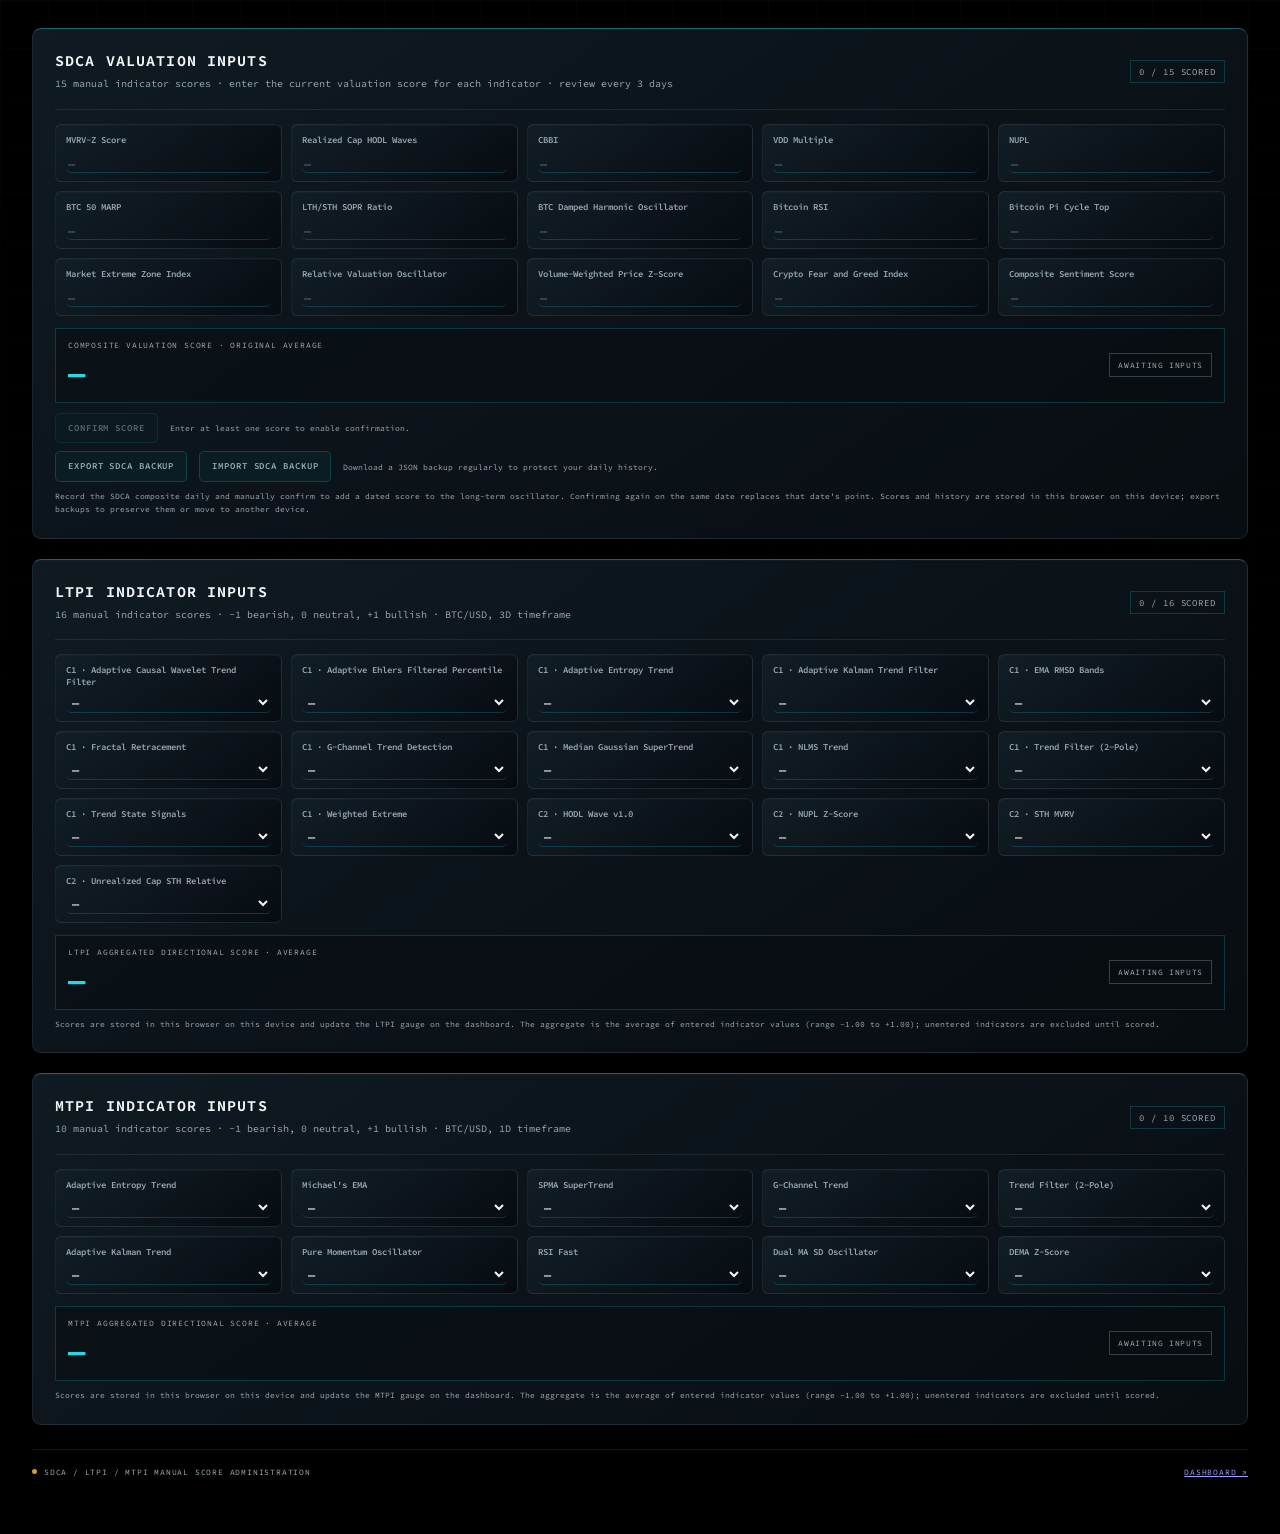
==== commit cb523d56: "Add SDCA daily-history JSON backup and restore" ====
--- a/sdca-admin.html
+++ b/sdca-admin.html
@@ -526,6 +526,10 @@
     .sdca-confirm-button:hover:not(:disabled),.sdca-confirm-button:focus-visible { background:color-mix(in srgb,var(--cyan) 15%,var(--bg)); box-shadow:0 0 12px color-mix(in srgb,var(--cyan) 20%,transparent); outline:none; }
     .sdca-confirm-button:disabled { border-color:var(--line); color:var(--muted); cursor:not-allowed; opacity:.55; }
     .sdca-confirm-status { color:var(--muted); font-size:8px; line-height:1.5; }
+    .sdca-backup-row { margin-top:8px; }
+    #sdca-export-backup,#sdca-import-backup { border-color:var(--line); color:var(--muted); }
+    #sdca-export-backup:hover,#sdca-import-backup:hover { border-color:var(--cyan); color:var(--cyan); }
+    #sdca-backup-file { display:none; }
     .sdca-note { margin:8px 0 0; color:var(--muted); font-size:8px; line-height:1.6; }
     .oscillator-history-path { fill:none; stroke:var(--cyan); stroke-width:2.5; stroke-linejoin:round; stroke-linecap:round; filter:drop-shadow(0 0 4px color-mix(in srgb,var(--cyan) 45%,transparent)); }
     .oscillator-history-point { fill:var(--bg); stroke:var(--cyan); stroke-width:2.5; }
@@ -671,7 +675,13 @@
         <button class="sdca-confirm-button" id="sdca-confirm-button" type="button" disabled>Confirm Score</button>
         <span class="sdca-confirm-status" id="sdca-confirm-status" role="status" aria-live="polite">Enter at least one score to enable confirmation.</span>
       </div>
-      <p class="sdca-note">Review the SDCA system every 3 days, then manually confirm to add a dated composite to the long-term oscillator. Confirming again on the same date replaces that date's point. Scores and history are stored in this browser on this device.</p></section>
+            <div class="sdca-confirm-row sdca-backup-row">
+        <button class="sdca-confirm-button" id="sdca-export-backup" type="button">Export SDCA Backup</button>
+        <button class="sdca-confirm-button" id="sdca-import-backup" type="button">Import SDCA Backup</button>
+        <input id="sdca-backup-file" type="file" accept="application/json,.json" hidden>
+        <span class="sdca-confirm-status" id="sdca-backup-status" role="status" aria-live="polite">Download a JSON backup regularly to protect your daily history.</span>
+      </div>
+      <p class="sdca-note">Record the SDCA composite daily and manually confirm to add a dated score to the long-term oscillator. Confirming again on the same date replaces that date's point. Scores and history are stored in this browser on this device; export backups to preserve them or move to another device.</p></section>
     <section class="sdca-panel" id="ltpi-admin-controls" aria-labelledby="ltpi-admin-title">
       <header class="sdca-heading">
         <div><h2 class="sdca-title" id="ltpi-admin-title">LTPI Indicator Inputs</h2><p class="sdca-subtitle">16 manual indicator scores · −1 bearish, 0 neutral, +1 bullish · BTC/USD, 3D timeframe</p></div>
@@ -865,6 +875,11 @@
       function update(){const next={},vals=[];inputs.forEach((i)=>{const card=i.closest(".sdca-card"),raw=i.value.trim();if(raw===""){card.dataset.sign="empty";return;}const v=Number(raw);if(!Number.isFinite(v)){card.dataset.sign="empty";return;}vals.push(v);next[i.dataset.key]=v;card.dataset.sign=v<0?"negative":v>0?"positive":"zero";});try{localStorage.setItem(sk,JSON.stringify(next));}catch(e){message.textContent="Could not save scores in this browser.";}n=vals.length;count.textContent=n+" / 15 SCORED";button.disabled=!n;if(!n){avg=null;composite.textContent="—";classification.textContent="AWAITING INPUTS";classification.dataset.class="neutral";confirmStatus.textContent=history.length?history.length+" confirmed historical point(s) saved.":"Enter at least one score to enable confirmation.";return;}avg=vals.reduce((a,v)=>a+v,0)/n;const [text,kind]=classify(avg);composite.textContent=(avg>0?"+":"")+fmt.format(avg);classification.textContent=text;classification.dataset.class=kind;confirmStatus.textContent=history.length?history.length+" confirmed historical point(s) saved.":"Ready to confirm the current composite.";}
       function confirm(){if(avg===null||!n)return;const d=dateKey(new Date()),entry={date:d,score:avg,count:n},i=history.findIndex((x)=>x.date===d);if(i>=0)history[i]=entry;else history.push(entry);history.sort((a,b)=>a.date.localeCompare(b.date));try{localStorage.setItem(hk,JSON.stringify(history));confirmStatus.textContent="Confirmed "+displayDate(d)+" · composite "+((avg>0?"+":"")+fmt.format(avg))+".";}catch(e){confirmStatus.textContent="Could not save history in this browser.";}}
       inputs.forEach((i)=>i.addEventListener("input",update));button.addEventListener("click",confirm);
+      const exportBackup=document.getElementById("sdca-export-backup"),importBackup=document.getElementById("sdca-import-backup"),backupFile=document.getElementById("sdca-backup-file"),backupStatus=document.getElementById("sdca-backup-status");
+      exportBackup.addEventListener("click",()=>{try{const backup={format:"JayyTrader-SDCA-Backup",version:1,exportedAt:new Date().toISOString(),scores:JSON.parse(localStorage.getItem(sk)||"{}"),history:JSON.parse(localStorage.getItem(hk)||"[]")};const blob=new Blob([JSON.stringify(backup,null,2)],{type:"application/json"}),url=URL.createObjectURL(blob),link=document.createElement("a");link.href=url;link.download="jayytrader-sdca-backup-"+dateKey(new Date())+".json";document.body.appendChild(link);link.click();link.remove();URL.revokeObjectURL(url);backupStatus.textContent="SDCA backup exported. Store the JSON file somewhere safe.";}catch(e){backupStatus.textContent="Backup export failed. Check browser storage permissions.";console.error(e);}});
+      importBackup.addEventListener("click",()=>backupFile.click());
+      backupFile.addEventListener("change",async()=>{const file=backupFile.files&&backupFile.files[0];if(!file)return;try{const backup=JSON.parse(await file.text());if(!backup||backup.format!=="JayyTrader-SDCA-Backup"||backup.version!==1||!Array.isArray(backup.history)||!backup.scores||typeof backup.scores!=="object"||Array.isArray(backup.scores))throw new Error("Unsupported backup format");const valid=backup.history.filter(x=>x&&/^\\d{4}-\\d{2}-\\d{2}$/.test(x.date)&&Number.isFinite(Number(x.score))).map(x=>({...x,score:Number(x.score)}));if(!valid.length&&backup.history.length)throw new Error("No valid dated history found");const merged=new Map(history.map(x=>[x.date,x]));valid.forEach(x=>merged.set(x.date,x));history=Array.from(merged.values()).sort((a,b)=>a.date.localeCompare(b.date));localStorage.setItem(hk,JSON.stringify(history));const restored={};Object.entries(backup.scores).forEach(([k,v])=>{if(Number.isInteger(Number(k))&&Number(k)>=1&&Number(k)<=15&&v!==null&&String(v).trim()!==""&&Number.isFinite(Number(v)))restored[k]=Number(v);});localStorage.setItem(sk,JSON.stringify(restored));loadScores();update();loadHistory();backupStatus.textContent="Imported "+valid.length+" dated point(s); merged history now contains "+history.length+" point(s).";}catch(e){backupStatus.textContent="Import failed: "+e.message;console.error(e);}finally{backupFile.value="";}});
+
       const ltpiKey="jxprobability.ltpi.manualScores.v2";
       function loadLtpiScores(){let saved={};try{const raw=localStorage.getItem(ltpiKey),p=raw?JSON.parse(raw):{};if(p&&typeof p==="object"&&!Array.isArray(p))saved=p;}catch(e){console.warn(e);}ltpiInputs.forEach(i=>{i.value=[-1,0,1].includes(saved[i.dataset.key])?String(saved[i.dataset.key]):"";});}
       function updateLtpi(){const next={},vals=[];ltpiInputs.forEach(i=>{const card=i.closest(".sdca-card"),raw=i.value;if(raw===""){card.dataset.sign="empty";return;}const v=Number(raw);if(![-1,0,1].includes(v)){card.dataset.sign="empty";return;}next[i.dataset.key]=v;vals.push(v);card.dataset.sign=v<0?"negative":v>0?"positive":"zero";});try{localStorage.setItem(ltpiKey,JSON.stringify(next));}catch(e){message.textContent="Could not save LTPI scores in this browser.";}const n=vals.length;ltpiCount.textContent=n+" / 16 SCORED";if(!n){ltpiTotal.textContent="—";ltpiClass.textContent="AWAITING INPUTS";ltpiClass.dataset.class="neutral";return;}const aggregate=vals.reduce((s,v)=>s+v,0)/n;ltpiTotal.textContent=(aggregate>0?"+":"")+aggregate.toFixed(2);ltpiClass.textContent=aggregate < -0.25 ? "RISK OFF" : aggregate > 0.25 ? "RISK ON" : "NEUTRAL";ltpiClass.dataset.class=aggregate < -0.25 ? "negative" : aggregate > 0.25 ? "positive" : "neutral";}
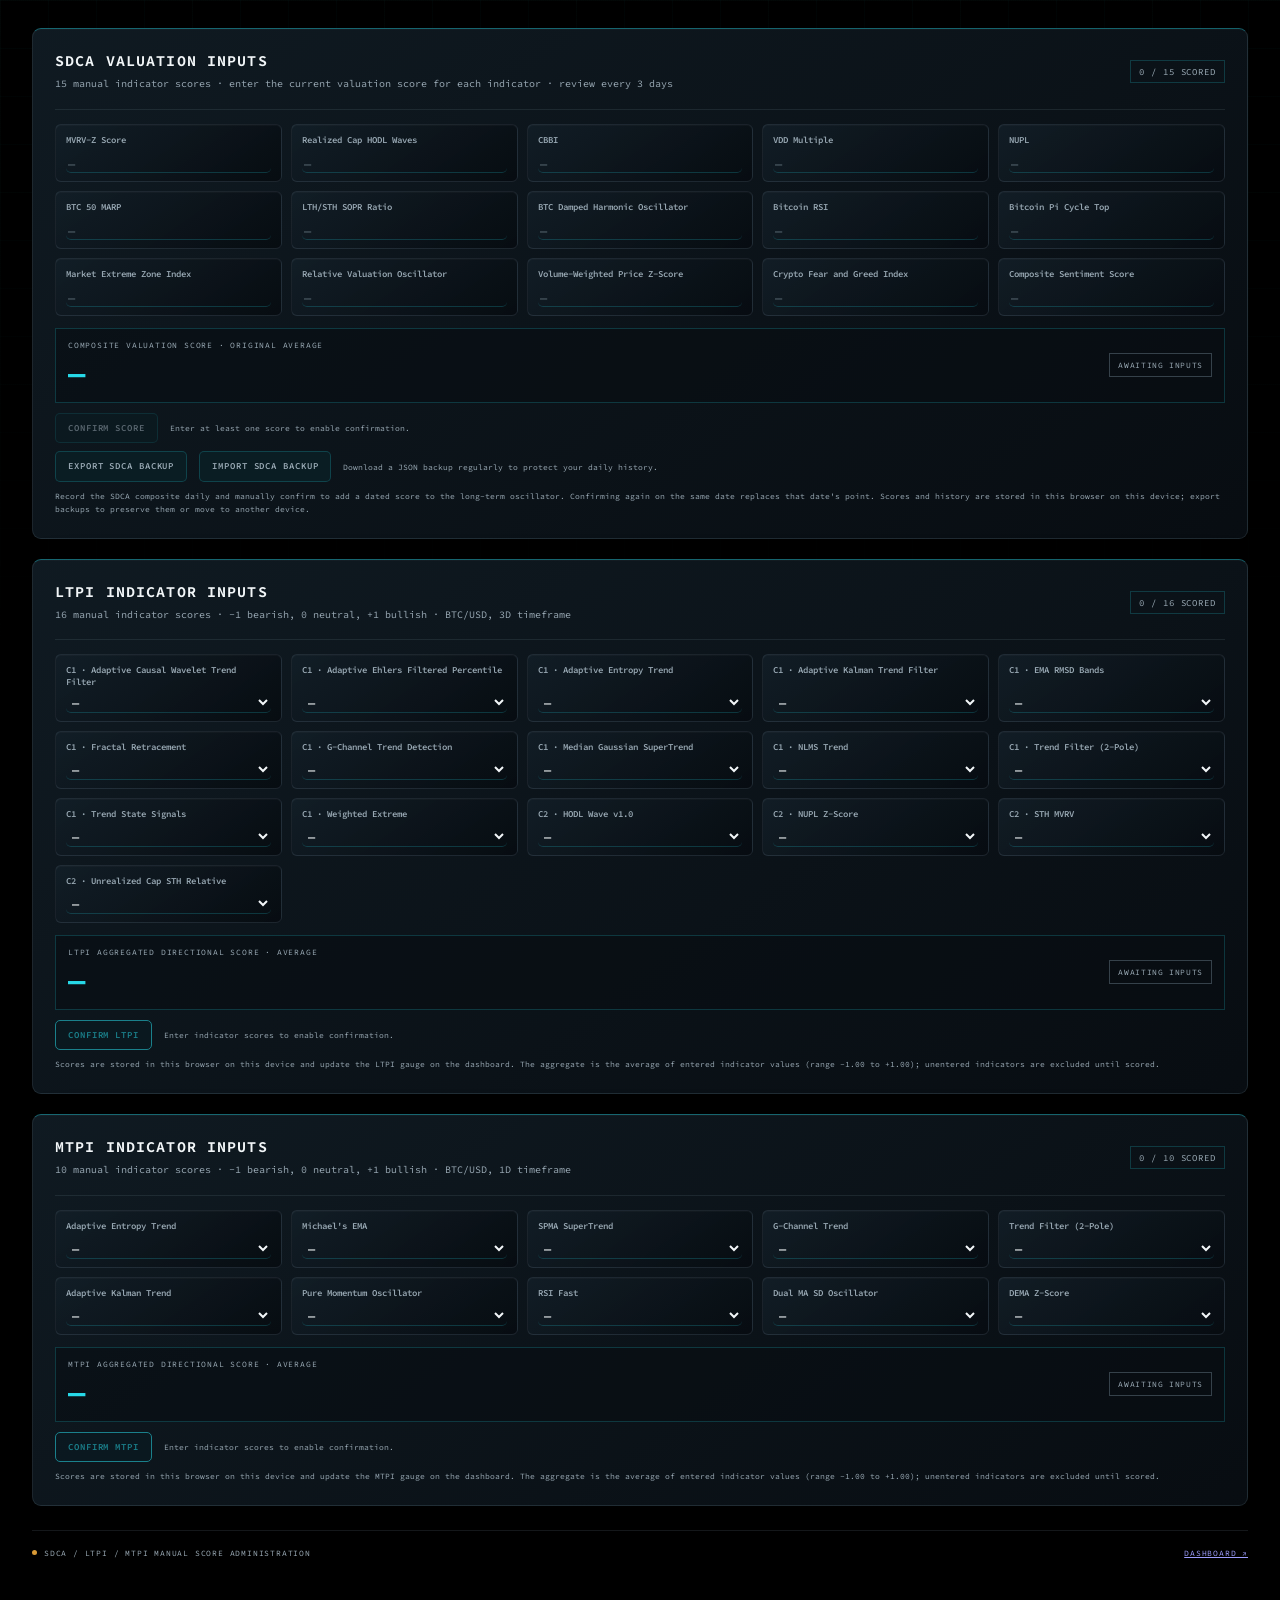
==== commit 1086efdf: "Add daily LTPI and MTPI confirmation controls" ====
--- a/sdca-admin.html
+++ b/sdca-admin.html
@@ -526,6 +526,7 @@
     .sdca-confirm-button:hover:not(:disabled),.sdca-confirm-button:focus-visible { background:color-mix(in srgb,var(--cyan) 15%,var(--bg)); box-shadow:0 0 12px color-mix(in srgb,var(--cyan) 20%,transparent); outline:none; }
     .sdca-confirm-button:disabled { border-color:var(--line); color:var(--muted); cursor:not-allowed; opacity:.55; }
     .sdca-confirm-status { color:var(--muted); font-size:8px; line-height:1.5; }
+    #ltpi-confirm-button,#mtpi-confirm-button { border-color:var(--cyan); color:var(--cyan); }
     .sdca-backup-row { margin-top:8px; }
     #sdca-export-backup,#sdca-import-backup { border-color:var(--line); color:var(--muted); }
     #sdca-export-backup:hover,#sdca-import-backup:hover { border-color:var(--cyan); color:var(--cyan); }
@@ -789,6 +790,10 @@
         <div><div class="sdca-summary-label">LTPI Aggregated Directional Score · Average</div><strong class="sdca-composite" id="ltpi-admin-total">—</strong></div>
         <div class="sdca-classification" id="ltpi-admin-classification" data-class="neutral">AWAITING INPUTS</div>
       </div>
+      <div class="sdca-confirm-row">
+        <button class="sdca-confirm-button" id="ltpi-confirm-button" type="button" disabled>Confirm LTPI</button>
+        <span class="sdca-confirm-status" id="ltpi-confirm-status" role="status" aria-live="polite">Enter indicator scores to enable confirmation.</span>
+      </div>
       <p class="sdca-note">Scores are stored in this browser on this device and update the LTPI gauge on the dashboard. The aggregate is the average of entered indicator values (range −1.00 to +1.00); unentered indicators are excluded until scored.</p>
     </section>
     <section class="sdca-panel" id="mtpi-admin-controls" aria-labelledby="mtpi-admin-title">
@@ -861,6 +866,10 @@
       <div class="sdca-summary" aria-live="polite">
         <div><div class="sdca-summary-label">MTPI Aggregated Directional Score · Average</div><strong class="sdca-composite" id="mtpi-admin-total">—</strong></div>
         <div class="sdca-classification" id="mtpi-admin-classification" data-class="neutral">AWAITING INPUTS</div>
+      </div>
+      <div class="sdca-confirm-row">
+        <button class="sdca-confirm-button" id="mtpi-confirm-button" type="button" disabled>Confirm MTPI</button>
+        <span class="sdca-confirm-status" id="mtpi-confirm-status" role="status" aria-live="polite">Enter indicator scores to enable confirmation.</span>
       </div>
       <p class="sdca-note">Scores are stored in this browser on this device and update the MTPI gauge on the dashboard. The aggregate is the average of entered indicator values (range −1.00 to +1.00); unentered indicators are excluded until scored.</p>
     </section>
@@ -878,7 +887,7 @@
       const exportBackup=document.getElementById("sdca-export-backup"),importBackup=document.getElementById("sdca-import-backup"),backupFile=document.getElementById("sdca-backup-file"),backupStatus=document.getElementById("sdca-backup-status");
       exportBackup.addEventListener("click",()=>{try{const backup={format:"JayyTrader-SDCA-Backup",version:1,exportedAt:new Date().toISOString(),scores:JSON.parse(localStorage.getItem(sk)||"{}"),history:JSON.parse(localStorage.getItem(hk)||"[]")};const blob=new Blob([JSON.stringify(backup,null,2)],{type:"application/json"}),url=URL.createObjectURL(blob),link=document.createElement("a");link.href=url;link.download="jayytrader-sdca-backup-"+dateKey(new Date())+".json";document.body.appendChild(link);link.click();link.remove();URL.revokeObjectURL(url);backupStatus.textContent="SDCA backup exported. Store the JSON file somewhere safe.";}catch(e){backupStatus.textContent="Backup export failed. Check browser storage permissions.";console.error(e);}});
       importBackup.addEventListener("click",()=>backupFile.click());
-      backupFile.addEventListener("change",async()=>{const file=backupFile.files&&backupFile.files[0];if(!file)return;try{const backup=JSON.parse(await file.text());if(!backup||backup.format!=="JayyTrader-SDCA-Backup"||backup.version!==1||!Array.isArray(backup.history)||!backup.scores||typeof backup.scores!=="object"||Array.isArray(backup.scores))throw new Error("Unsupported backup format");const valid=backup.history.filter(x=>x&&/^\\d{4}-\\d{2}-\\d{2}$/.test(x.date)&&Number.isFinite(Number(x.score))).map(x=>({...x,score:Number(x.score)}));if(!valid.length&&backup.history.length)throw new Error("No valid dated history found");const merged=new Map(history.map(x=>[x.date,x]));valid.forEach(x=>merged.set(x.date,x));history=Array.from(merged.values()).sort((a,b)=>a.date.localeCompare(b.date));localStorage.setItem(hk,JSON.stringify(history));const restored={};Object.entries(backup.scores).forEach(([k,v])=>{if(Number.isInteger(Number(k))&&Number(k)>=1&&Number(k)<=15&&v!==null&&String(v).trim()!==""&&Number.isFinite(Number(v)))restored[k]=Number(v);});localStorage.setItem(sk,JSON.stringify(restored));loadScores();update();loadHistory();backupStatus.textContent="Imported "+valid.length+" dated point(s); merged history now contains "+history.length+" point(s).";}catch(e){backupStatus.textContent="Import failed: "+e.message;console.error(e);}finally{backupFile.value="";}});
+      backupFile.addEventListener("change",async()=>{const file=backupFile.files&&backupFile.files[0];if(!file)return;try{const backup=JSON.parse(await file.text());if(!backup||backup.format!=="JayyTrader-SDCA-Backup"||backup.version!==1||!Array.isArray(backup.history)||!backup.scores||typeof backup.scores!=="object"||Array.isArray(backup.scores))throw new Error("Unsupported backup format");const valid=backup.history.filter(x=>x&&/^\d{4}-\d{2}-\d{2}$/.test(x.date)&&Number.isFinite(Number(x.score))).map(x=>({...x,score:Number(x.score)}));if(!valid.length&&backup.history.length)throw new Error("No valid dated history found");const merged=new Map(history.map(x=>[x.date,x]));valid.forEach(x=>merged.set(x.date,x));history=Array.from(merged.values()).sort((a,b)=>a.date.localeCompare(b.date));localStorage.setItem(hk,JSON.stringify(history));const restored={};Object.entries(backup.scores).forEach(([k,v])=>{if(Number.isInteger(Number(k))&&Number(k)>=1&&Number(k)<=15&&v!==null&&String(v).trim()!==""&&Number.isFinite(Number(v)))restored[k]=Number(v);});localStorage.setItem(sk,JSON.stringify(restored));loadScores();update();loadHistory();backupStatus.textContent="Imported "+valid.length+" dated point(s); merged history now contains "+history.length+" point(s).";}catch(e){backupStatus.textContent="Import failed: "+e.message;console.error(e);}finally{backupFile.value="";}});
 
       const ltpiKey="jxprobability.ltpi.manualScores.v2";
       function loadLtpiScores(){let saved={};try{const raw=localStorage.getItem(ltpiKey),p=raw?JSON.parse(raw):{};if(p&&typeof p==="object"&&!Array.isArray(p))saved=p;}catch(e){console.warn(e);}ltpiInputs.forEach(i=>{i.value=[-1,0,1].includes(saved[i.dataset.key])?String(saved[i.dataset.key]):"";});}
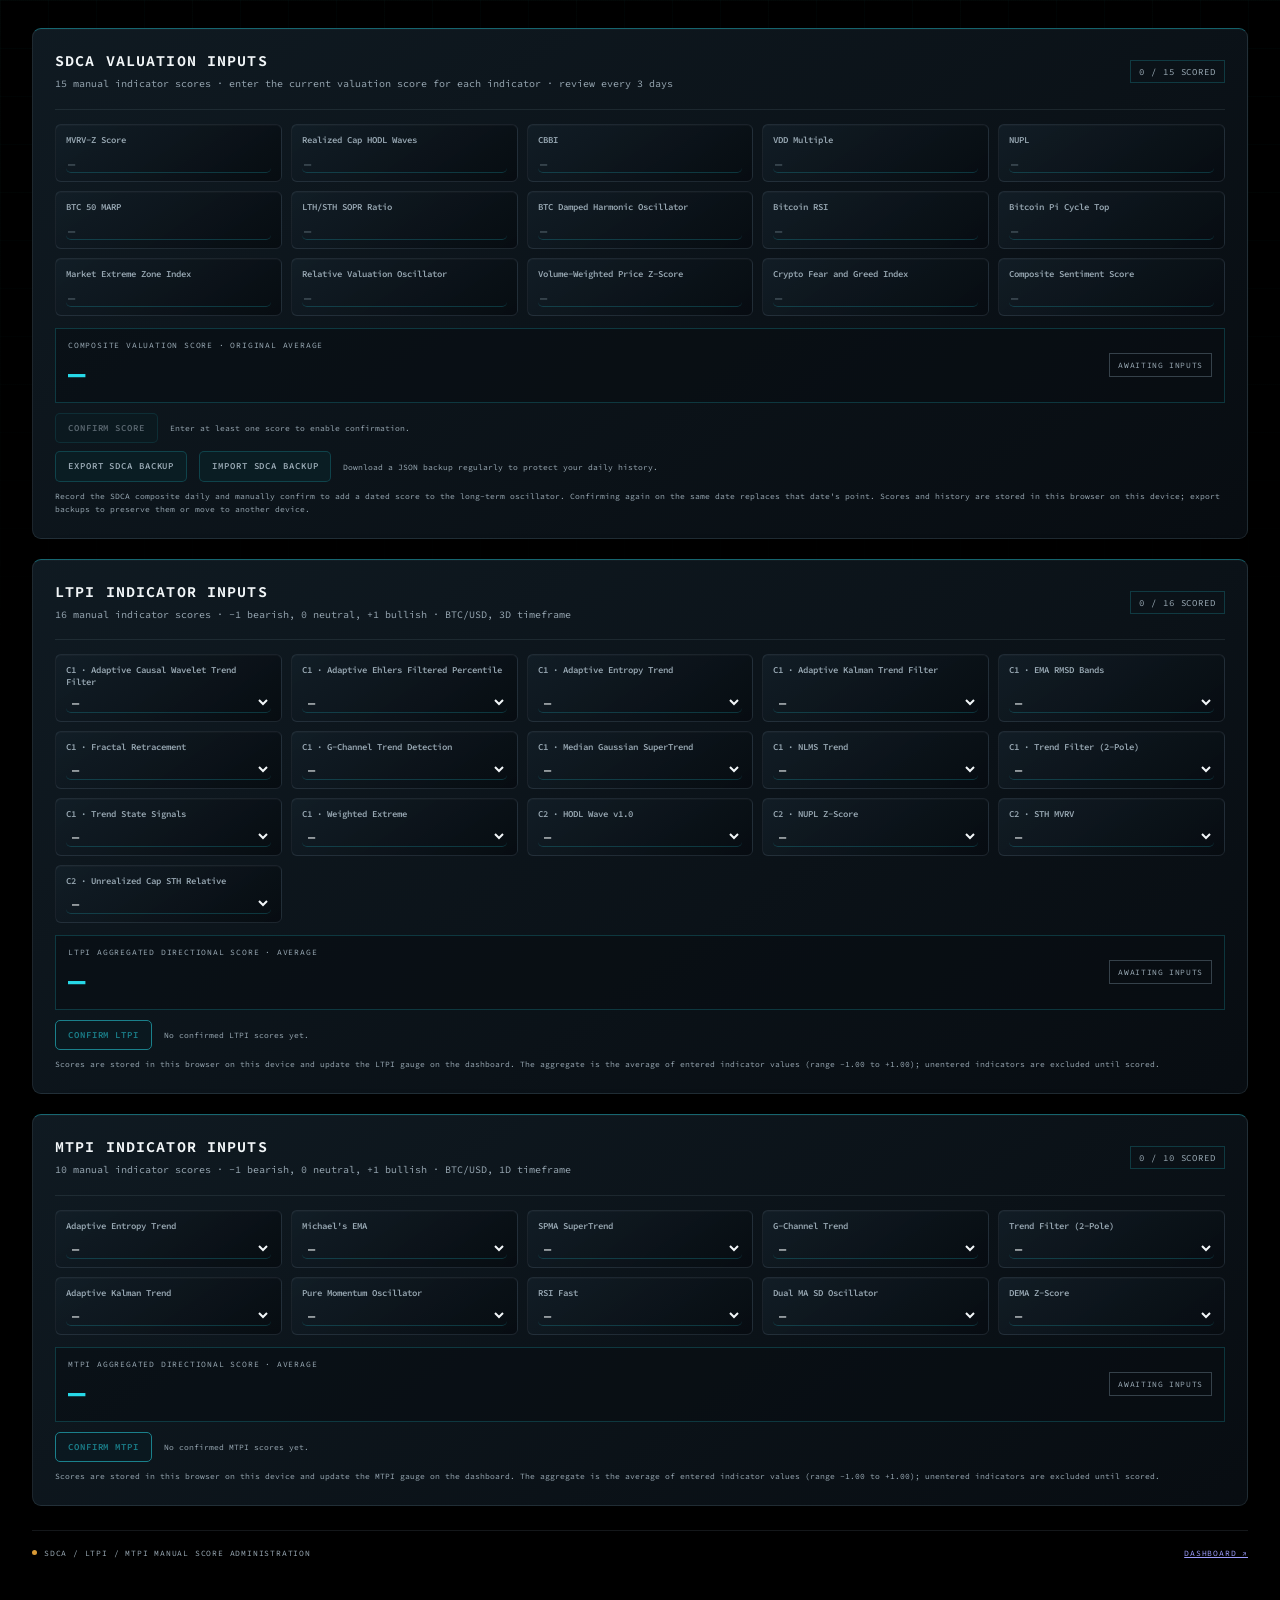
==== commit bfd3688c: "Save confirmed daily LTPI MTPI scores and calculate ROC" ====
--- a/sdca-admin.html
+++ b/sdca-admin.html
@@ -876,13 +876,18 @@
     <footer class="system-footer" aria-label="Admin page status"><span><i class="status-dot" aria-hidden="true"></i>SDCA / LTPI / MTPI manual score administration</span><span><a class="source-page-link" href="index.html">Dashboard ↗</a></span></footer>
   </main>
   <script>
-    (()=>{const sk="jxprobability.sdca.manualScores.v1",hk="jxprobability.sdca.compositeHistory.v1",message={textContent:""},controls=document.getElementById("admin-controls"),ltpiControls=document.getElementById("ltpi-admin-controls"),inputs=Array.from(document.querySelectorAll("#sdca-grid .sdca-score-input")),ltpiInputs=Array.from(document.querySelectorAll(".ltpi-score-input")),ltpiCount=document.getElementById("ltpi-admin-count"),ltpiTotal=document.getElementById("ltpi-admin-total"),ltpiClass=document.getElementById("ltpi-admin-classification"),count=document.getElementById("sdca-count"),composite=document.getElementById("sdca-composite"),classification=document.getElementById("sdca-classification"),button=document.getElementById("sdca-confirm-button"),confirmStatus=document.getElementById("sdca-confirm-status"),fmt=new Intl.NumberFormat("en-US",{maximumFractionDigits:4});let history=[],avg=null,n=0;
+    (()=>{const sk="jxprobability.sdca.manualScores.v1",hk="jxprobability.sdca.compositeHistory.v1",ltpiHistoryKey="jxprobability.ltpi.confirmedHistory.v1",mtpiHistoryKey="jxprobability.mtpi.confirmedHistory.v1",message={textContent:""},controls=document.getElementById("admin-controls"),ltpiControls=document.getElementById("ltpi-admin-controls"),inputs=Array.from(document.querySelectorAll("#sdca-grid .sdca-score-input")),ltpiInputs=Array.from(document.querySelectorAll(".ltpi-score-input")),ltpiCount=document.getElementById("ltpi-admin-count"),ltpiTotal=document.getElementById("ltpi-admin-total"),ltpiClass=document.getElementById("ltpi-admin-classification"),count=document.getElementById("sdca-count"),composite=document.getElementById("sdca-composite"),classification=document.getElementById("sdca-classification"),button=document.getElementById("sdca-confirm-button"),confirmStatus=document.getElementById("sdca-confirm-status"),fmt=new Intl.NumberFormat("en-US",{maximumFractionDigits:4}),ltpiConfirmButton=document.getElementById("ltpi-confirm-button"),ltpiConfirmStatus=document.getElementById("ltpi-confirm-status"),mtpiConfirmButton=document.getElementById("mtpi-confirm-button"),mtpiConfirmStatus=document.getElementById("mtpi-confirm-status");let history=[],avg=null,n=0,ltpiAvg=null,mtpiAvg=null;
       function classify(v){if(v<0)return["OVERVALUED","negative"];if(v===0)return["NEUTRAL","neutral"];return["UNDERVALUED","positive"];}
-      function dateKey(d){return d.getFullYear()+"-"+String(d.getMonth()+1).padStart(2,"0")+"-"+String(d.getDate()).padStart(2,"0");}function displayDate(k){const p=k.split("-").map(Number);return new Date(p[0],p[1]-1,p[2]).toLocaleDateString("en-US",{month:"short",day:"numeric",year:"2-digit"});}
+      function dateKey(d){return d.getFullYear()+"-"+String(d.getMonth()+1).padStart(2,"0")+"-"+String(d.getDate()).padStart(2,"0");}
+      function rocFor(items,date,score){const prior=items.filter(x=>x.date<date).sort((a,b)=>a.date.localeCompare(b.date)).pop();if(!prior)return"NO ROC · BASELINE";const delta=Number(score)-Number(prior.score);return delta>1e-9?"+ROC":delta< -1e-9?"-ROC":"NO ROC";}
+      function loadConfirmed(key){try{const raw=localStorage.getItem(key),items=raw?JSON.parse(raw):[];return Array.isArray(items)?items.filter(x=>x&&/^\\d{4}-\\d{2}-\\d{2}$/.test(x.date)&&Number.isFinite(Number(x.score))).map(x=>({...x,score:Number(x.score)})).sort((a,b)=>a.date.localeCompare(b.date)):[];}catch(e){return[];}}
+      function confirmSeries(key,score,count,status,label){if(score===null||!Number.isFinite(score))return;const date=dateKey(new Date()),items=loadConfirmed(key),roc=rocFor(items,date,score),entry={date,score,count};const i=items.findIndex(x=>x.date===date);if(i>=0)items[i]=entry;else items.push(entry);items.sort((a,b)=>a.date.localeCompare(b.date));try{localStorage.setItem(key,JSON.stringify(items));status.textContent="Confirmed "+displayDate(date)+" · "+label+" "+fmt.format(score)+" · "+roc+"."; }catch(e){status.textContent="Could not save "+label+" confirmation in this browser.";}}
+      function refreshConfirmStatus(key,status,label){const items=loadConfirmed(key);if(!items.length){status.textContent="No confirmed "+label+" scores yet.";return;}const latest=items[items.length-1],roc=items.length<2?"NO ROC · BASELINE":rocFor(items,latest.date,latest.score);status.textContent="Last confirmed "+displayDate(latest.date)+" · "+label+" "+fmt.format(latest.score)+" · "+roc+".";}
+      function displayDate(k){const p=k.split("-").map(Number);return new Date(p[0],p[1]-1,p[2]).toLocaleDateString("en-US",{month:"short",day:"numeric",year:"2-digit"});}
       function loadScores(){let saved={};try{const raw=localStorage.getItem(sk),p=raw?JSON.parse(raw):{};if(p&&typeof p==="object"&&!Array.isArray(p))saved=p;}catch(e){console.warn(e);}inputs.forEach((i)=>{const v=saved[i.dataset.key];i.value=typeof v==="number"&&Number.isFinite(v)?String(v):"";});}
       function loadHistory(){try{const raw=localStorage.getItem(hk),p=raw?JSON.parse(raw):[];history=Array.isArray(p)?p.filter((x)=>x&&/^\d{4}-\d{2}-\d{2}$/.test(x.date)&&Number.isFinite(x.score)).sort((a,b)=>a.date.localeCompare(b.date)):[];}catch(e){history=[];console.warn(e);}}
       function update(){const next={},vals=[];inputs.forEach((i)=>{const card=i.closest(".sdca-card"),raw=i.value.trim();if(raw===""){card.dataset.sign="empty";return;}const v=Number(raw);if(!Number.isFinite(v)){card.dataset.sign="empty";return;}vals.push(v);next[i.dataset.key]=v;card.dataset.sign=v<0?"negative":v>0?"positive":"zero";});try{localStorage.setItem(sk,JSON.stringify(next));}catch(e){message.textContent="Could not save scores in this browser.";}n=vals.length;count.textContent=n+" / 15 SCORED";button.disabled=!n;if(!n){avg=null;composite.textContent="—";classification.textContent="AWAITING INPUTS";classification.dataset.class="neutral";confirmStatus.textContent=history.length?history.length+" confirmed historical point(s) saved.":"Enter at least one score to enable confirmation.";return;}avg=vals.reduce((a,v)=>a+v,0)/n;const [text,kind]=classify(avg);composite.textContent=(avg>0?"+":"")+fmt.format(avg);classification.textContent=text;classification.dataset.class=kind;confirmStatus.textContent=history.length?history.length+" confirmed historical point(s) saved.":"Ready to confirm the current composite.";}
-      function confirm(){if(avg===null||!n)return;const d=dateKey(new Date()),entry={date:d,score:avg,count:n},i=history.findIndex((x)=>x.date===d);if(i>=0)history[i]=entry;else history.push(entry);history.sort((a,b)=>a.date.localeCompare(b.date));try{localStorage.setItem(hk,JSON.stringify(history));confirmStatus.textContent="Confirmed "+displayDate(d)+" · composite "+((avg>0?"+":"")+fmt.format(avg))+".";}catch(e){confirmStatus.textContent="Could not save history in this browser.";}}
+      function confirm(){if(avg===null||!n)return;confirmSeries(hk,avg,n,confirmStatus,"SDCA");loadHistory();}
       inputs.forEach((i)=>i.addEventListener("input",update));button.addEventListener("click",confirm);
       const exportBackup=document.getElementById("sdca-export-backup"),importBackup=document.getElementById("sdca-import-backup"),backupFile=document.getElementById("sdca-backup-file"),backupStatus=document.getElementById("sdca-backup-status");
       exportBackup.addEventListener("click",()=>{try{const backup={format:"JayyTrader-SDCA-Backup",version:1,exportedAt:new Date().toISOString(),scores:JSON.parse(localStorage.getItem(sk)||"{}"),history:JSON.parse(localStorage.getItem(hk)||"[]")};const blob=new Blob([JSON.stringify(backup,null,2)],{type:"application/json"}),url=URL.createObjectURL(blob),link=document.createElement("a");link.href=url;link.download="jayytrader-sdca-backup-"+dateKey(new Date())+".json";document.body.appendChild(link);link.click();link.remove();URL.revokeObjectURL(url);backupStatus.textContent="SDCA backup exported. Store the JSON file somewhere safe.";}catch(e){backupStatus.textContent="Backup export failed. Check browser storage permissions.";console.error(e);}});
@@ -891,11 +896,11 @@
 
       const ltpiKey="jxprobability.ltpi.manualScores.v2";
       function loadLtpiScores(){let saved={};try{const raw=localStorage.getItem(ltpiKey),p=raw?JSON.parse(raw):{};if(p&&typeof p==="object"&&!Array.isArray(p))saved=p;}catch(e){console.warn(e);}ltpiInputs.forEach(i=>{i.value=[-1,0,1].includes(saved[i.dataset.key])?String(saved[i.dataset.key]):"";});}
-      function updateLtpi(){const next={},vals=[];ltpiInputs.forEach(i=>{const card=i.closest(".sdca-card"),raw=i.value;if(raw===""){card.dataset.sign="empty";return;}const v=Number(raw);if(![-1,0,1].includes(v)){card.dataset.sign="empty";return;}next[i.dataset.key]=v;vals.push(v);card.dataset.sign=v<0?"negative":v>0?"positive":"zero";});try{localStorage.setItem(ltpiKey,JSON.stringify(next));}catch(e){message.textContent="Could not save LTPI scores in this browser.";}const n=vals.length;ltpiCount.textContent=n+" / 16 SCORED";if(!n){ltpiTotal.textContent="—";ltpiClass.textContent="AWAITING INPUTS";ltpiClass.dataset.class="neutral";return;}const aggregate=vals.reduce((s,v)=>s+v,0)/n;ltpiTotal.textContent=(aggregate>0?"+":"")+aggregate.toFixed(2);ltpiClass.textContent=aggregate < -0.25 ? "RISK OFF" : aggregate > 0.25 ? "RISK ON" : "NEUTRAL";ltpiClass.dataset.class=aggregate < -0.25 ? "negative" : aggregate > 0.25 ? "positive" : "neutral";}
+      function updateLtpi(){const next={},vals=[];ltpiInputs.forEach(i=>{const card=i.closest(".sdca-card"),raw=i.value;if(raw===""){card.dataset.sign="empty";return;}const v=Number(raw);if(![-1,0,1].includes(v)){card.dataset.sign="empty";return;}next[i.dataset.key]=v;vals.push(v);card.dataset.sign=v<0?"negative":v>0?"positive":"zero";});try{localStorage.setItem(ltpiKey,JSON.stringify(next));}catch(e){message.textContent="Could not save LTPI scores in this browser.";}const n=vals.length;ltpiCount.textContent=n+" / 16 SCORED";ltpiConfirmButton.disabled=!n;if(!n){ltpiAvg=null;ltpiTotal.textContent="—";ltpiClass.textContent="AWAITING INPUTS";ltpiClass.dataset.class="neutral";ltpiConfirmStatus.textContent="Enter indicator scores to enable confirmation.";return;}ltpiAvg=vals.reduce((s,v)=>s+v,0)/n;ltpiTotal.textContent=(ltpiAvg>0?"+":"")+ltpiAvg.toFixed(2);ltpiClass.textContent=ltpiAvg < -0.25 ? "RISK OFF" : ltpiAvg > 0.25 ? "RISK ON" : "NEUTRAL";ltpiClass.dataset.class=ltpiAvg < -0.25 ? "negative" : ltpiAvg > 0.25 ? "positive" : "neutral";ltpiConfirmStatus.textContent="Current LTPI score ready. Confirm today's reading to record ROC."; }
       ltpiInputs.forEach(i=>i.addEventListener("change",updateLtpi));
       const mtpiKey="jxprobability.mtpi.manualScores.v1",mtpiInputs=Array.from(document.querySelectorAll(".mtpi-score-input")),mtpiCount=document.getElementById("mtpi-admin-count"),mtpiTotal=document.getElementById("mtpi-admin-total"),mtpiClass=document.getElementById("mtpi-admin-classification");
       function loadMtpiScores(){let saved={};try{const raw=localStorage.getItem(mtpiKey),p=raw?JSON.parse(raw):{};if(p&&typeof p==="object"&&!Array.isArray(p))saved=p;}catch(e){console.warn(e);}mtpiInputs.forEach(i=>{i.value=[-1,0,1].includes(saved[i.dataset.key])?String(saved[i.dataset.key]):"";});}
-      function updateMtpi(){const next={},vals=[];mtpiInputs.forEach(i=>{const card=i.closest(".sdca-card"),raw=i.value;if(raw===""){card.dataset.sign="empty";return;}const v=Number(raw);if(![-1,0,1].includes(v)){card.dataset.sign="empty";return;}next[i.dataset.key]=v;vals.push(v);card.dataset.sign=v<0?"negative":v>0?"positive":"zero";});try{localStorage.setItem(mtpiKey,JSON.stringify(next));}catch(e){mtpiCount.textContent="SAVE ERROR";}const n=vals.length;mtpiCount.textContent=n+" / 10 SCORED";if(!n){mtpiTotal.textContent="—";mtpiClass.textContent="AWAITING INPUTS";mtpiClass.dataset.class="neutral";return;}const aggregate=vals.reduce((s,v)=>s+v,0)/n;mtpiTotal.textContent=(aggregate>0?"+":"")+aggregate.toFixed(2);mtpiClass.textContent=aggregate < -0.25 ? "SHORT" : aggregate > 0.25 ? "LONG" : "NEUTRAL";mtpiClass.dataset.class=aggregate < -0.25 ? "negative" : aggregate > 0.25 ? "positive" : "neutral";}
-      mtpiInputs.forEach(i=>i.addEventListener("change",updateMtpi));loadScores();loadHistory();update();loadLtpiScores();updateLtpi();loadMtpiScores();updateMtpi();
+      function updateMtpi(){const next={},vals=[];mtpiInputs.forEach(i=>{const card=i.closest(".sdca-card"),raw=i.value;if(raw===""){card.dataset.sign="empty";return;}const v=Number(raw);if(![-1,0,1].includes(v)){card.dataset.sign="empty";return;}next[i.dataset.key]=v;vals.push(v);card.dataset.sign=v<0?"negative":v>0?"positive":"zero";});try{localStorage.setItem(mtpiKey,JSON.stringify(next));}catch(e){mtpiCount.textContent="SAVE ERROR";}const n=vals.length;mtpiCount.textContent=n+" / 10 SCORED";mtpiConfirmButton.disabled=!n;if(!n){mtpiAvg=null;mtpiTotal.textContent="—";mtpiClass.textContent="AWAITING INPUTS";mtpiClass.dataset.class="neutral";mtpiConfirmStatus.textContent="Enter indicator scores to enable confirmation.";return;}mtpiAvg=vals.reduce((s,v)=>s+v,0)/n;mtpiTotal.textContent=(mtpiAvg>0?"+":"")+mtpiAvg.toFixed(2);mtpiClass.textContent=mtpiAvg < -0.25 ? "SHORT" : mtpiAvg > 0.25 ? "LONG" : "NEUTRAL";mtpiClass.dataset.class=mtpiAvg < -0.25 ? "negative" : mtpiAvg > 0.25 ? "positive" : "neutral";mtpiConfirmStatus.textContent="Current MTPI score ready. Confirm today's reading to record ROC."; }
+      mtpiInputs.forEach(i=>i.addEventListener("change",updateMtpi));ltpiConfirmButton.addEventListener("click",()=>confirmSeries(ltpiHistoryKey,ltpiAvg,ltpiInputs.filter(i=>i.value!=="").length,ltpiConfirmStatus,"LTPI"));mtpiConfirmButton.addEventListener("click",()=>confirmSeries(mtpiHistoryKey,mtpiAvg,mtpiInputs.filter(i=>i.value!=="").length,mtpiConfirmStatus,"MTPI"));loadScores();loadHistory();update();loadLtpiScores();updateLtpi();loadMtpiScores();updateMtpi();refreshConfirmStatus(ltpiHistoryKey,ltpiConfirmStatus,"LTPI");refreshConfirmStatus(mtpiHistoryKey,mtpiConfirmStatus,"MTPI");
     })();
   </script></body></html>
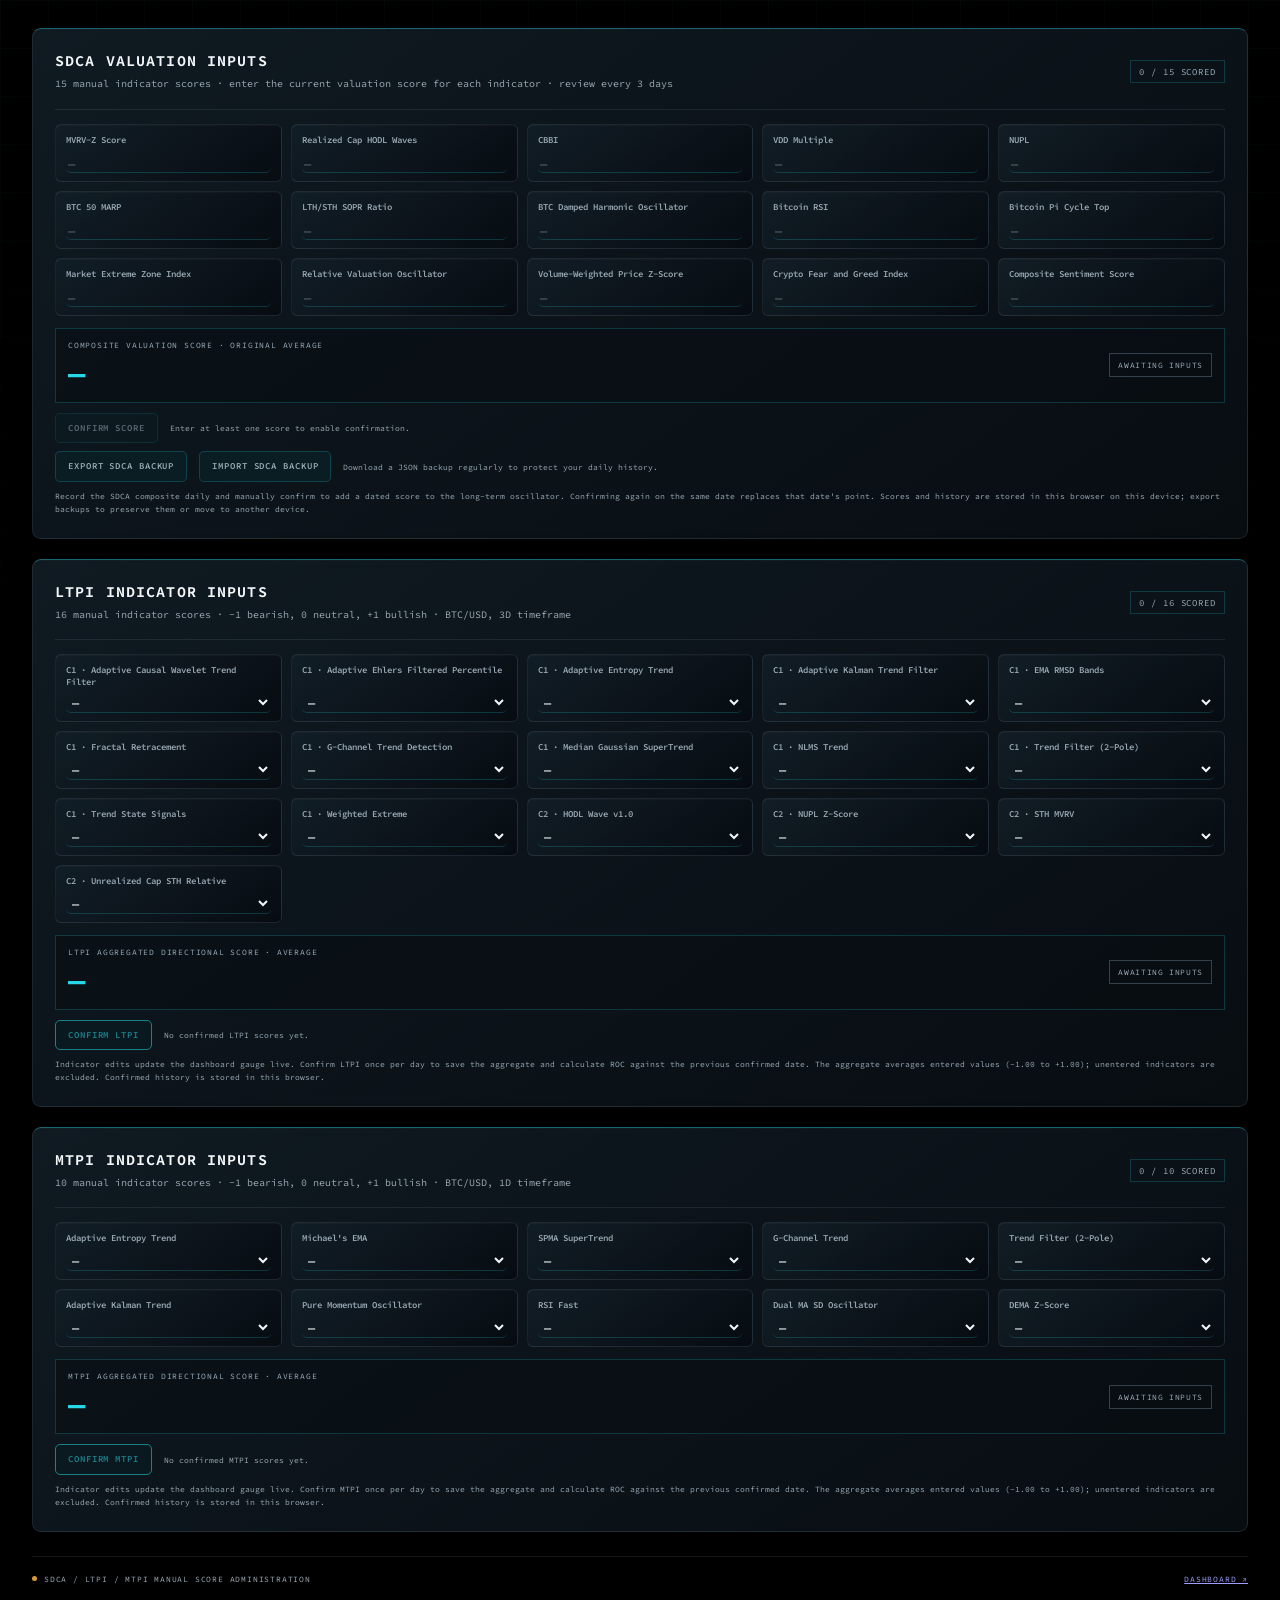
==== commit 8c36d3de: "Clarify daily confirmation and confirmed-score ROC behavior" ====
--- a/sdca-admin.html
+++ b/sdca-admin.html
@@ -794,7 +794,7 @@
         <button class="sdca-confirm-button" id="ltpi-confirm-button" type="button" disabled>Confirm LTPI</button>
         <span class="sdca-confirm-status" id="ltpi-confirm-status" role="status" aria-live="polite">Enter indicator scores to enable confirmation.</span>
       </div>
-      <p class="sdca-note">Scores are stored in this browser on this device and update the LTPI gauge on the dashboard. The aggregate is the average of entered indicator values (range −1.00 to +1.00); unentered indicators are excluded until scored.</p>
+      <p class="sdca-note">Indicator edits update the dashboard gauge live. Confirm LTPI once per day to save the aggregate and calculate ROC against the previous confirmed date. The aggregate averages entered values (−1.00 to +1.00); unentered indicators are excluded. Confirmed history is stored in this browser.</p>
     </section>
     <section class="sdca-panel" id="mtpi-admin-controls" aria-labelledby="mtpi-admin-title">
       <header class="sdca-heading">
@@ -871,7 +871,7 @@
         <button class="sdca-confirm-button" id="mtpi-confirm-button" type="button" disabled>Confirm MTPI</button>
         <span class="sdca-confirm-status" id="mtpi-confirm-status" role="status" aria-live="polite">Enter indicator scores to enable confirmation.</span>
       </div>
-      <p class="sdca-note">Scores are stored in this browser on this device and update the MTPI gauge on the dashboard. The aggregate is the average of entered indicator values (range −1.00 to +1.00); unentered indicators are excluded until scored.</p>
+      <p class="sdca-note">Indicator edits update the dashboard gauge live. Confirm MTPI once per day to save the aggregate and calculate ROC against the previous confirmed date. The aggregate averages entered values (−1.00 to +1.00); unentered indicators are excluded. Confirmed history is stored in this browser.</p>
     </section>
     <footer class="system-footer" aria-label="Admin page status"><span><i class="status-dot" aria-hidden="true"></i>SDCA / LTPI / MTPI manual score administration</span><span><a class="source-page-link" href="index.html">Dashboard ↗</a></span></footer>
   </main>
@@ -880,7 +880,7 @@
       function classify(v){if(v<0)return["OVERVALUED","negative"];if(v===0)return["NEUTRAL","neutral"];return["UNDERVALUED","positive"];}
       function dateKey(d){return d.getFullYear()+"-"+String(d.getMonth()+1).padStart(2,"0")+"-"+String(d.getDate()).padStart(2,"0");}
       function rocFor(items,date,score){const prior=items.filter(x=>x.date<date).sort((a,b)=>a.date.localeCompare(b.date)).pop();if(!prior)return"NO ROC · BASELINE";const delta=Number(score)-Number(prior.score);return delta>1e-9?"+ROC":delta< -1e-9?"-ROC":"NO ROC";}
-      function loadConfirmed(key){try{const raw=localStorage.getItem(key),items=raw?JSON.parse(raw):[];return Array.isArray(items)?items.filter(x=>x&&/^\\d{4}-\\d{2}-\\d{2}$/.test(x.date)&&Number.isFinite(Number(x.score))).map(x=>({...x,score:Number(x.score)})).sort((a,b)=>a.date.localeCompare(b.date)):[];}catch(e){return[];}}
+      function loadConfirmed(key){try{const raw=localStorage.getItem(key),items=raw?JSON.parse(raw):[];return Array.isArray(items)?items.filter(x=>x&&/^\d{4}-\d{2}-\d{2}$/.test(x.date)&&Number.isFinite(Number(x.score))).map(x=>({...x,score:Number(x.score)})).sort((a,b)=>a.date.localeCompare(b.date)):[];}catch(e){return[];}}
       function confirmSeries(key,score,count,status,label){if(score===null||!Number.isFinite(score))return;const date=dateKey(new Date()),items=loadConfirmed(key),roc=rocFor(items,date,score),entry={date,score,count};const i=items.findIndex(x=>x.date===date);if(i>=0)items[i]=entry;else items.push(entry);items.sort((a,b)=>a.date.localeCompare(b.date));try{localStorage.setItem(key,JSON.stringify(items));status.textContent="Confirmed "+displayDate(date)+" · "+label+" "+fmt.format(score)+" · "+roc+"."; }catch(e){status.textContent="Could not save "+label+" confirmation in this browser.";}}
       function refreshConfirmStatus(key,status,label){const items=loadConfirmed(key);if(!items.length){status.textContent="No confirmed "+label+" scores yet.";return;}const latest=items[items.length-1],roc=items.length<2?"NO ROC · BASELINE":rocFor(items,latest.date,latest.score);status.textContent="Last confirmed "+displayDate(latest.date)+" · "+label+" "+fmt.format(latest.score)+" · "+roc+".";}
       function displayDate(k){const p=k.split("-").map(Number);return new Date(p[0],p[1]-1,p[2]).toLocaleDateString("en-US",{month:"short",day:"numeric",year:"2-digit"});}
@@ -890,9 +890,9 @@
       function confirm(){if(avg===null||!n)return;confirmSeries(hk,avg,n,confirmStatus,"SDCA");loadHistory();}
       inputs.forEach((i)=>i.addEventListener("input",update));button.addEventListener("click",confirm);
       const exportBackup=document.getElementById("sdca-export-backup"),importBackup=document.getElementById("sdca-import-backup"),backupFile=document.getElementById("sdca-backup-file"),backupStatus=document.getElementById("sdca-backup-status");
-      exportBackup.addEventListener("click",()=>{try{const backup={format:"JayyTrader-SDCA-Backup",version:1,exportedAt:new Date().toISOString(),scores:JSON.parse(localStorage.getItem(sk)||"{}"),history:JSON.parse(localStorage.getItem(hk)||"[]")};const blob=new Blob([JSON.stringify(backup,null,2)],{type:"application/json"}),url=URL.createObjectURL(blob),link=document.createElement("a");link.href=url;link.download="jayytrader-sdca-backup-"+dateKey(new Date())+".json";document.body.appendChild(link);link.click();link.remove();URL.revokeObjectURL(url);backupStatus.textContent="SDCA backup exported. Store the JSON file somewhere safe.";}catch(e){backupStatus.textContent="Backup export failed. Check browser storage permissions.";console.error(e);}});
+      exportBackup.addEventListener("click",()=>{try{const backup={format:"JayyTrader-SDCA-Backup",version:1,exportedAt:new Date().toISOString(),scores:JSON.parse(localStorage.getItem(sk)||"{}"),history:JSON.parse(localStorage.getItem(hk)||"[]"),ltpiHistory:JSON.parse(localStorage.getItem(ltpiHistoryKey)||"[]"),mtpiHistory:JSON.parse(localStorage.getItem(mtpiHistoryKey)||"[]")};const blob=new Blob([JSON.stringify(backup,null,2)],{type:"application/json"}),url=URL.createObjectURL(blob),link=document.createElement("a");link.href=url;link.download="jayytrader-sdca-backup-"+dateKey(new Date())+".json";document.body.appendChild(link);link.click();link.remove();URL.revokeObjectURL(url);backupStatus.textContent="SDCA backup exported. Store the JSON file somewhere safe.";}catch(e){backupStatus.textContent="Backup export failed. Check browser storage permissions.";console.error(e);}});
       importBackup.addEventListener("click",()=>backupFile.click());
-      backupFile.addEventListener("change",async()=>{const file=backupFile.files&&backupFile.files[0];if(!file)return;try{const backup=JSON.parse(await file.text());if(!backup||backup.format!=="JayyTrader-SDCA-Backup"||backup.version!==1||!Array.isArray(backup.history)||!backup.scores||typeof backup.scores!=="object"||Array.isArray(backup.scores))throw new Error("Unsupported backup format");const valid=backup.history.filter(x=>x&&/^\d{4}-\d{2}-\d{2}$/.test(x.date)&&Number.isFinite(Number(x.score))).map(x=>({...x,score:Number(x.score)}));if(!valid.length&&backup.history.length)throw new Error("No valid dated history found");const merged=new Map(history.map(x=>[x.date,x]));valid.forEach(x=>merged.set(x.date,x));history=Array.from(merged.values()).sort((a,b)=>a.date.localeCompare(b.date));localStorage.setItem(hk,JSON.stringify(history));const restored={};Object.entries(backup.scores).forEach(([k,v])=>{if(Number.isInteger(Number(k))&&Number(k)>=1&&Number(k)<=15&&v!==null&&String(v).trim()!==""&&Number.isFinite(Number(v)))restored[k]=Number(v);});localStorage.setItem(sk,JSON.stringify(restored));loadScores();update();loadHistory();backupStatus.textContent="Imported "+valid.length+" dated point(s); merged history now contains "+history.length+" point(s).";}catch(e){backupStatus.textContent="Import failed: "+e.message;console.error(e);}finally{backupFile.value="";}});
+      backupFile.addEventListener("change",async()=>{const file=backupFile.files&&backupFile.files[0];if(!file)return;try{const backup=JSON.parse(await file.text());if(!backup||backup.format!=="JayyTrader-SDCA-Backup"||backup.version!==1||!Array.isArray(backup.history)||!backup.scores||typeof backup.scores!=="object"||Array.isArray(backup.scores))throw new Error("Unsupported backup format");const valid=backup.history.filter(x=>x&&/^\d{4}-\d{2}-\d{2}$/.test(x.date)&&Number.isFinite(Number(x.score))).map(x=>({...x,score:Number(x.score)}));if(!valid.length&&backup.history.length)throw new Error("No valid dated history found");const merged=new Map(history.map(x=>[x.date,x]));valid.forEach(x=>merged.set(x.date,x));history=Array.from(merged.values()).sort((a,b)=>a.date.localeCompare(b.date));localStorage.setItem(hk,JSON.stringify(history));const mergeSeriesBackup=(key,incoming)=>{if(!Array.isArray(incoming))return 0;const map=new Map(loadConfirmed(key).map(x=>[x.date,x]));const validSeries=incoming.filter(x=>x&&/^\d{4}-\d{2}-\d{2}$/.test(x.date)&&Number.isFinite(Number(x.score))).map(x=>({...x,score:Number(x.score)}));validSeries.forEach(x=>map.set(x.date,x));const mergedSeries=Array.from(map.values()).sort((a,b)=>a.date.localeCompare(b.date));localStorage.setItem(key,JSON.stringify(mergedSeries));return validSeries.length;};const importedLtpi=mergeSeriesBackup(ltpiHistoryKey,backup.ltpiHistory),importedMtpi=mergeSeriesBackup(mtpiHistoryKey,backup.mtpiHistory);const restored={};Object.entries(backup.scores).forEach(([k,v])=>{if(Number.isInteger(Number(k))&&Number(k)>=1&&Number(k)<=15&&v!==null&&String(v).trim()!==""&&Number.isFinite(Number(v)))restored[k]=Number(v);});localStorage.setItem(sk,JSON.stringify(restored));loadScores();update();loadHistory();refreshConfirmStatus(ltpiHistoryKey,ltpiConfirmStatus,"LTPI");refreshConfirmStatus(mtpiHistoryKey,mtpiConfirmStatus,"MTPI");backupStatus.textContent="Imported "+valid.length+" SDCA point(s), "+importedLtpi+" LTPI point(s), and "+importedMtpi+" MTPI point(s).";}catch(e){backupStatus.textContent="Import failed: "+e.message;console.error(e);}finally{backupFile.value="";}});
 
       const ltpiKey="jxprobability.ltpi.manualScores.v2";
       function loadLtpiScores(){let saved={};try{const raw=localStorage.getItem(ltpiKey),p=raw?JSON.parse(raw):{};if(p&&typeof p==="object"&&!Array.isArray(p))saved=p;}catch(e){console.warn(e);}ltpiInputs.forEach(i=>{i.value=[-1,0,1].includes(saved[i.dataset.key])?String(saved[i.dataset.key]):"";});}
